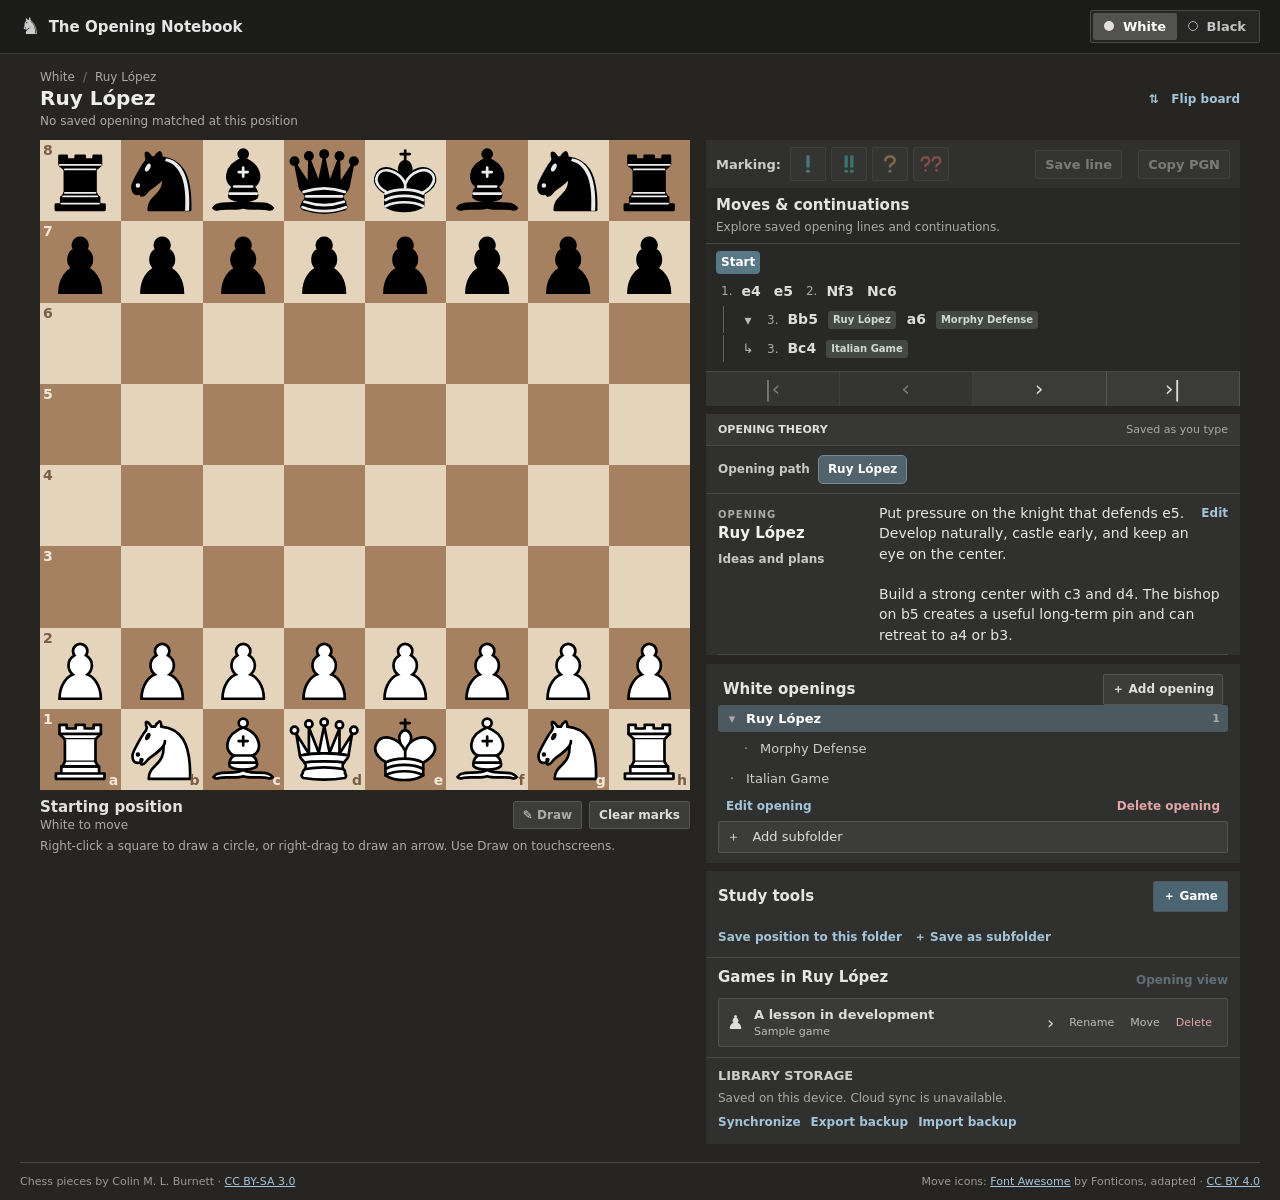
==== index.html @ 8f4fd31b "Allow game renaming and start at initial position" ====
<!doctype html><html lang="en"><head><meta charset="utf-8"><meta name="viewport" content="width=device-width, initial-scale=1"><meta name="theme-color" content="#252b29"><title>The Opening Notebook</title><link rel="stylesheet" href="style.css?v=pieces-5"><link rel="stylesheet" href="study-notes.css?v=notes-15"><link rel="stylesheet" href="move-tree-view.css?v=icons-17"><link rel="stylesheet" href="study-layout.css?v=marks-4"><link rel="stylesheet" href="interface.css?v=board-22"></head>
<body><header class="site-header"><div class="brand"><span class="brand-mark">♞</span><div><strong>The Opening Notebook</strong><small>YOUR CHESS STUDY</small></div></div><div class="header-side"><span>REPERTOIRE</span><div class="side-toggle" aria-label="Choose repertoire"><button id="sideWhite" aria-pressed="true"><span class="side-disc white"></span> White</button><button id="sideBlack" aria-pressed="false"><span class="side-disc black"></span> Black</button></div></div></header>
<main class="app-layout">
<section class="study-main"><div class="study-heading"><div><div class="eyebrow">STUDY BOARD</div><div id="breadcrumbs" class="breadcrumbs"></div><h1 id="boardTitle"></h1><p id="openingStatus" class="opening-status"></p><div id="storageWarning" class="storage-warning" role="alert" hidden><span id="storageWarningText"></span> <button id="downloadOriginal" type="button" class="text-button" hidden>Download original library</button> <button id="downloadOriginalMarks" type="button" class="text-button" hidden>Download original markings</button></div></div><button id="flip" class="text-button" title="Flip board without changing repertoire">⇅ &nbsp; Flip board</button></div><div class="study-grid"><div class="board-column"><div id="boardResultTop" class="board-result-side" hidden></div><div class="board-wrap"><div id="board" class="board" aria-label="Chess board"></div></div><div id="boardResultBottom" class="board-result-side" hidden></div><div class="board-bottom"><div><strong id="positionLabel"></strong><span id="positionSub"></span></div><div class="board-actions"><button id="drawMode" class="tool-button" aria-pressed="false">✎ <span>Draw</span></button><button id="clearMarks" class="tool-button">Clear marks</button></div></div><p class="board-hint">Right-click a square to draw a circle, or right-drag to draw an arrow. Use Draw on touchscreens.</p></div>
<section class="move-explorer" aria-label="Moves and variations"><div class="move-explorer-tools"><div id="moveSymbolControl" class="move-symbol-control" role="group" aria-label="Mark this move"><span>Marking:</span><button type="button" class="mark-symbol symbol-only" data-move-symbol="!" aria-label="Only move" title="Only move" aria-pressed="false" disabled><svg viewBox="0 0 512 512" aria-hidden="true"><!--! Font Awesome Free 6.7.2 by @fontawesome - https://fontawesome.com License - https://fontawesome.com/license/free (Icons: CC BY 4.0, Fonts: SIL OFL 1.1, Code: MIT License) Copyright 2024 Fonticons, Inc. --><path fill="currentColor" transform="translate(176 26) scale(1.25 0.9)" d="M96 64c0-17.7-14.3-32-32-32S32 46.3 32 64l0 256c0 17.7 14.3 32 32 32s32-14.3 32-32L96 64zM64 480a40 40 0 1 0 0-80 40 40 0 1 0 0 80z"/></svg></button><button type="button" class="mark-symbol symbol-brilliant" data-move-symbol="!!" aria-label="Brilliant move" title="Brilliant move" aria-pressed="false" disabled><svg viewBox="0 0 512 512" aria-hidden="true"><!--! Font Awesome Free 6.7.2 by @fontawesome - https://fontawesome.com License - https://fontawesome.com/license/free (Icons: CC BY 4.0, Fonts: SIL OFL 1.1, Code: MIT License) Copyright 2024 Fonticons, Inc. --><path fill="currentColor" transform="translate(110 26) scale(1.25 0.9)" d="M96 64c0-17.7-14.3-32-32-32S32 46.3 32 64l0 256c0 17.7 14.3 32 32 32s32-14.3 32-32L96 64zM64 480a40 40 0 1 0 0-80 40 40 0 1 0 0 80z"/><path fill="currentColor" transform="translate(242 26) scale(1.25 0.9)" d="M96 64c0-17.7-14.3-32-32-32S32 46.3 32 64l0 256c0 17.7 14.3 32 32 32s32-14.3 32-32L96 64zM64 480a40 40 0 1 0 0-80 40 40 0 1 0 0 80z"/></svg></button><button type="button" class="mark-symbol symbol-question" data-move-symbol="?" aria-label="Mistake" title="Mistake" aria-pressed="false" disabled><svg viewBox="0 0 512 512" aria-hidden="true"><!--! Font Awesome Free 6.7.2 by @fontawesome - https://fontawesome.com License - https://fontawesome.com/license/free (Icons: CC BY 4.0, Fonts: SIL OFL 1.1, Code: MIT License) Copyright 2024 Fonticons, Inc. --><path fill="currentColor" transform="translate(104 26) scale(0.95 0.9)" d="M80 160c0-35.3 28.7-64 64-64l32 0c35.3 0 64 28.7 64 64l0 3.6c0 21.8-11.1 42.1-29.4 53.8l-42.2 27.1c-25.2 16.2-40.4 44.1-40.4 74l0 1.4c0 17.7 14.3 32 32 32s32-14.3 32-32l0-1.4c0-8.2 4.2-15.8 11-20.2l42.2-27.1c36.6-23.6 58.8-64.1 58.8-107.7l0-3.6c0-70.7-57.3-128-128-128l-32 0C73.3 32 16 89.3 16 160c0 17.7 14.3 32 32 32s32-14.3 32-32zm80 320a40 40 0 1 0 0-80 40 40 0 1 0 0 80z"/></svg></button><button type="button" class="mark-symbol symbol-blunder" data-move-symbol="??" aria-label="Blunder" title="Blunder" aria-pressed="false" disabled><svg viewBox="0 0 512 512" aria-hidden="true"><!--! Font Awesome Free 6.7.2 by @fontawesome - https://fontawesome.com License - https://fontawesome.com/license/free (Icons: CC BY 4.0, Fonts: SIL OFL 1.1, Code: MIT License) Copyright 2024 Fonticons, Inc. --><path fill="currentColor" transform="translate(0 51.2) scale(0.8 0.8)" d="M80 160c0-35.3 28.7-64 64-64l32 0c35.3 0 64 28.7 64 64l0 3.6c0 21.8-11.1 42.1-29.4 53.8l-42.2 27.1c-25.2 16.2-40.4 44.1-40.4 74l0 1.4c0 17.7 14.3 32 32 32s32-14.3 32-32l0-1.4c0-8.2 4.2-15.8 11-20.2l42.2-27.1c36.6-23.6 58.8-64.1 58.8-107.7l0-3.6c0-70.7-57.3-128-128-128l-32 0C73.3 32 16 89.3 16 160c0 17.7 14.3 32 32 32s32-14.3 32-32zm80 320a40 40 0 1 0 0-80 40 40 0 1 0 0 80z"/><path fill="currentColor" transform="translate(256 51.2) scale(0.8 0.8)" d="M80 160c0-35.3 28.7-64 64-64l32 0c35.3 0 64 28.7 64 64l0 3.6c0 21.8-11.1 42.1-29.4 53.8l-42.2 27.1c-25.2 16.2-40.4 44.1-40.4 74l0 1.4c0 17.7 14.3 32 32 32s32-14.3 32-32l0-1.4c0-8.2 4.2-15.8 11-20.2l42.2-27.1c36.6-23.6 58.8-64.1 58.8-107.7l0-3.6c0-70.7-57.3-128-128-128l-32 0C73.3 32 16 89.3 16 160c0 17.7 14.3 32 32 32s32-14.3 32-32zm80 320a40 40 0 1 0 0-80 40 40 0 1 0 0 80z"/></svg></button></div><button type="button" id="saveOpeningLine" class="save-opening-line" title="Save this opening line without creating a folder">Save line</button><button type="button" id="copyPgn" class="copy-pgn" title="Copy moves through the current position" disabled>Copy PGN</button></div><div id="moveTree" class="move-tree"></div><div class="control-buttons"><button id="first" aria-label="First move">|‹</button><button id="prev" aria-label="Previous move">‹</button><button id="next" aria-label="Next move">›</button><button id="last" aria-label="Last move">›|</button></div><button id="returnGame" class="text-button return-game" hidden>Return to game</button></section><div id="studyNotes" class="study-notes"></div>
<section class="library-area" aria-label="Library and games"><aside class="sidebar"><div class="sidebar-top"><div><div class="eyebrow">YOUR REPERTOIRE</div><h2 id="libraryTitle">White openings</h2></div><button id="addRoot" class="add-opening" title="Create a separate opening">＋ Add opening</button></div><p class="sidebar-description">Choose a line to explore its position.</p><div id="tree" class="tree"></div><div class="folder-actions"><button id="editFolder" class="edit-folder">Edit opening</button><button id="deleteFolder" class="edit-folder danger-link">Delete opening</button></div><button id="addChild" class="add-folder" title="Add a line that continues the selected opening">＋ &nbsp; Add subfolder</button><div class="sidebar-help">Folders follow the moves of their parent. Your White and Black repertoires are separate.</div></aside>
<aside class="analysis-panel"><div class="panel-top"><div><div class="eyebrow">YOUR LIBRARY</div><strong>Study tools</strong></div><button id="addGame" class="small-button">＋ Game</button></div><div class="line-tools"><button id="saveLine" class="text-button">Save position to this folder</button><button id="addBranch" class="text-button">＋ Save as subfolder</button></div><div class="games-section"><div class="section-header"><div><div class="eyebrow">GAME JOURNAL</div><h3 id="gamesHeading">Games in this folder</h3></div><button id="openingView" class="text-button">Opening view</button></div><div id="games" class="game-list"></div></div><section class="sync-section"><div class="eyebrow">LIBRARY STORAGE</div><p id="syncStatus" class="sync-status">Saved on this device</p><div class="sync-actions"><button id="syncNow" class="text-button">Synchronize</button><button id="useCloud" class="text-button" hidden>Use cloud copy</button><button id="useLocal" class="text-button" hidden>Upload this device</button><button id="exportData" class="text-button">Export backup</button><button id="importData" class="text-button">Import backup</button><button id="restoreData" class="text-button" hidden>Restore previous copy</button><input id="importFile" type="file" accept="application/json,.json" hidden></div></section></aside></section></div><footer><span>Chess pieces by Colin M. L. Burnett · <a href="https://creativecommons.org/licenses/by-sa/3.0/" target="_blank" rel="noopener">CC BY-SA 3.0</a></span><span>Move icons: <a href="https://fontawesome.com/" target="_blank" rel="noopener">Font Awesome</a> by Fonticons, adapted · <a href="https://creativecommons.org/licenses/by/4.0/" target="_blank" rel="noopener">CC BY 4.0</a></span></footer></section></main>
<dialog id="modal"><div class="modal-head"><div><div class="eyebrow">YOUR LIBRARY</div><h2 id="modalTitle"></h2></div><button id="closeModal" class="icon-button" aria-label="Close">×</button></div><form id="modalForm"></form></dialog><div id="toast" role="status"></div><script type="module" src="app.js?v=game-title-26"></script></body></html>
---- style.css ----
:root{font-family:'DM Sans',system-ui,sans-serif;color:#d9ded8;background:#202623;font-size:16px;--muted:#96a198;--panel:#303834;--border:#46524a;--accent:#9ab99b}*{box-sizing:border-box}body{margin:0;min-width:320px}button,input,textarea{font:inherit}button{cursor:pointer}button:disabled{opacity:.42;cursor:not-allowed}button:focus-visible,textarea:focus-visible,input:focus-visible{outline:3px solid #c4d8a1;outline-offset:2px}h1,h2,h3,p{margin:0}button{color:inherit}.site-header{height:68px;background:#202622;border-bottom:1px solid #435047;display:flex;align-items:center;justify-content:space-between;padding:0 30px;gap:20px}.brand{display:flex;align-items:center;gap:12px}.brand-mark{font-size:29px;color:#d4dfcf;line-height:1}.brand strong{display:block;font-size:15px;letter-spacing:-.01em}.brand small{display:block;color:#8e9f91;font-size:9px;letter-spacing:.18em;margin-top:3px;font-weight:700}.header-side{display:flex;align-items:center;gap:14px}.header-side>span,.eyebrow{font-size:10px;letter-spacing:.14em;font-weight:700;color:#96aa99}.side-toggle{display:flex;background:#151c18;border:1px solid #46544a;border-radius:7px;padding:3px}.side-toggle button{border:0;border-radius:4px;background:transparent;color:#a6b1a8;padding:8px 13px;font-size:13px;font-weight:700}.side-toggle button[aria-pressed=true]{background:#546c57;color:white}.side-disc{display:inline-block;height:10px;width:10px;border-radius:50%;background:#eee9d9;margin-right:4px}.side-disc.black{background:#222;border:1px solid #aebbb0}.app-layout{display:grid;grid-template-columns:255px minmax(0,1fr);min-height:calc(100vh - 68px)}.sidebar{background:#252d28;border-right:1px solid #414e44;padding:28px 16px;display:flex;flex-direction:column}.sidebar-top{display:flex;align-items:center;justify-content:space-between;padding:0 7px}.sidebar h2{font-size:18px;font-weight:700;margin-top:7px;color:#f1f2e9}.icon-button{border:0;background:none;color:#aebeb0;font-size:24px;line-height:1}.sidebar-description{font-size:12px;color:#91a095;line-height:1.5;margin:12px 7px 22px}.tree{display:flex;flex-direction:column;gap:3px}.tree-row{padding-left:calc(var(--depth) * 14px)}.tree-item{width:100%;display:flex;align-items:center;gap:8px;border:0;border-radius:5px;background:transparent;text-align:left;color:#b4c0b6;padding:10px 8px;font-size:13px}.tree-item:hover{background:#344239}.tree-item.active{background:#526c55;color:#fff;font-weight:700}.folder-icon{width:12px;text-align:center;color:#b8cbb9}.folder-name{overflow:hidden;text-overflow:ellipsis;white-space:nowrap}.tree-count{margin-left:auto;color:#afc4b2;font-size:11px}.empty-tree,.empty-state{color:#98a69b;font-size:13px;line-height:1.55}.add-folder{background:transparent;border:1px solid #526358;border-radius:6px;color:#bdcdbf;padding:11px 12px;margin-top:20px;text-align:left;font-size:13px}.sidebar-help{border-top:1px solid #405046;color:#84968a;font-size:12px;line-height:1.6;margin:30px 7px 0;padding-top:18px}.study-main{padding:26px clamp(20px,3vw,48px) 0;min-width:0}.study-heading{display:flex;justify-content:space-between;align-items:end;gap:16px;max-width:1450px;margin:0 auto 20px}.study-heading h1{font-family:'DM Serif Display',Georgia,serif;font-size:30px;font-weight:400;line-height:1.15;color:#f1f1e8;margin-top:7px}.breadcrumbs{display:flex;gap:8px;flex-wrap:wrap;font-size:12px;color:#a9baab;margin-top:8px}.crumb-sep{color:#62776a}.text-button{padding:5px 0;background:none;border:0;color:#a6c3a4;font-size:12px;font-weight:700;text-align:left}.text-button:hover{color:#e1f1d8}.study-grid{display:grid;grid-template-columns:minmax(360px,650px) minmax(330px,440px);gap:24px;align-items:start;max-width:1450px;margin:0 auto}.board-column{min-width:0}.board-wrap{width:100%;aspect-ratio:1;position:relative;box-shadow:0 8px 30px #0004}.board{display:grid;grid-template-columns:repeat(8,minmax(0,1fr));grid-template-rows:repeat(8,minmax(0,1fr));width:100%;height:100%;aspect-ratio:1}.square{display:grid;place-items:center;position:relative;min-width:0;min-height:0;width:100%;height:100%;padding:0;border:0;border-radius:0;overflow:hidden;user-select:none}.square.light{background:#e9e8d7}.square.dark{background:#77967d}.square.light.last-move{background:#cdd697}.square.dark.last-move{background:#a6b76d}.square.selected{box-shadow:inset 0 0 0 4px #e3c86b}.square.legal:after{content:'';width:25%;height:25%;border-radius:50%;position:absolute;background:#223e2f55;z-index:2;pointer-events:none}.piece{display:block;width:94%;height:94%;z-index:1;pointer-events:none}.piece svg{display:block;width:100%;height:100%}.coord{position:absolute;font-weight:700;font-size:clamp(9px,1vw,12px);line-height:1;z-index:3;pointer-events:none}.coord.rank{top:5px;left:5px}.coord.file{bottom:4px;right:5px}.light .coord{color:#718a70}.dark .coord{color:#edf1df}.board-bottom{display:flex;align-items:center;justify-content:space-between;gap:10px;margin-top:14px}.board-bottom strong{display:block;font-size:15px;color:#eaf0e6}.board-bottom span{display:block;font-size:12px;color:#a0afa2;margin-top:4px}.board-actions{display:flex;gap:7px}.tool-button,.small-button{border:1px solid #55665a;border-radius:5px;background:#35443a;padding:8px 10px;color:#d4e0d3;font-size:12px;font-weight:700}.tool-button span{display:inline;color:inherit;font-size:inherit;margin:0}.tool-button.active{background:#7b9a72;color:#fff}.board-hint{font-size:12px;color:#9aa89c;line-height:1.5;margin-top:12px}.analysis-panel{background:#303934;border:1px solid #48574c;border-radius:7px;overflow:hidden;min-width:0}.panel-top{display:flex;align-items:center;justify-content:space-between;padding:18px 19px 12px}.panel-top strong{display:block;font-size:15px;color:#f1f3eb;margin-top:6px}.small-button{background:#4b6551;color:white}.move-list{min-height:76px;max-height:180px;overflow:auto;padding:10px 17px;display:flex;align-content:flex-start;flex-wrap:wrap;gap:3px;background:#262e29}.move-row{display:flex;align-items:center;gap:1px}.move-number{font-size:12px;color:#84998a;min-width:25px}.move{border:0;background:transparent;border-radius:4px;padding:7px;color:#d6dfd4;font-size:13px}.move:hover{background:#42554a}.move.current{background:#718b70;color:white;font-weight:700}.empty-moves{font-size:13px;color:#90a093;line-height:1.5}.control-buttons{display:grid;grid-template-columns:repeat(4,1fr);border-bottom:1px solid #48564c}.control-buttons button{background:#39483d;border:0;border-right:1px solid #536357;padding:9px;color:#e0e9dd;font-size:22px;line-height:1}.control-buttons button:hover:not(:disabled){background:#4b6150}.line-tools{display:flex;flex-wrap:wrap;gap:18px;padding:10px 19px;border-bottom:1px solid #4a584e}.games-section,.notes-section{padding:19px;border-bottom:1px solid #4a584e}.section-header{display:flex;align-items:start;justify-content:space-between;gap:10px;margin-bottom:13px}.section-header h3{font-size:15px;color:#f1f2ea;margin-top:6px}.game-list{display:flex;flex-direction:column;gap:5px}.game-item{display:flex;align-items:center;gap:10px;width:100%;border:1px solid #506056;border-radius:5px;background:#39473d;color:#e0e9de;text-align:left;padding:10px}.game-item.active{background:#4e6852;border-color:#77947b}.game-piece{font-size:22px}.game-item strong,.game-item small{display:block}.game-item strong{font-size:13px}.game-item small{color:#abbcaf;font-size:11px;margin-top:3px}.chevron{margin-left:auto;font-size:18px}.note-symbol{font-size:18px;color:#9bb79b}.notes-section label,dialog label{display:block;font-size:12px;font-weight:700;color:#bacab9;margin:13px 0 7px}.notes-section label span,dialog label span{font-weight:400;color:#8ea392;margin-left:4px}.notes-section textarea{display:block;width:100%;resize:vertical;border:1px solid #536359;border-radius:5px;background:#252e28;color:#e6ede2;padding:11px 12px;font-size:14px;line-height:1.5;min-height:95px}.notes-section textarea::placeholder{color:#829487}.notes-section.theory textarea{min-height:116px}.notes-section.game-notes textarea{min-height:76px}.notes-section.game-notes{border-bottom:0}footer{display:flex;justify-content:space-between;gap:15px;max-width:1450px;margin:28px auto 0;padding:18px 0;border-top:1px solid #405046;color:#829589;font-size:11px}footer a{color:#9db59e}dialog{width:min(92vw,500px);background:#303a33;color:#e5eee3;border:1px solid #596c5c;border-radius:8px;padding:24px;box-shadow:0 20px 70px #0009}dialog::backdrop{background:#101510b8}.modal-head{display:flex;justify-content:space-between}.modal-head h2{font-family:'DM Serif Display',Georgia,serif;font-size:27px;font-weight:400;margin-top:6px}.form-copy,.form-hint{color:#aebeb1;font-size:13px;line-height:1.55;margin-top:16px}dialog input,dialog textarea{display:block;width:100%;margin-top:7px;background:#202923;color:#eef4eb;border:1px solid #607064;border-radius:5px;padding:11px;line-height:1.5}dialog textarea{min-height:95px;resize:vertical}.form-actions{display:flex;justify-content:flex-end;gap:8px;margin-top:20px}.button{border:1px solid #607563;border-radius:5px;padding:10px 15px;font-weight:700;font-size:13px}.button.primary{background:#6d8e70;color:white}.button.secondary{background:transparent;color:#d2ded1}#toast{position:fixed;left:50%;bottom:25px;transform:translate(-50%,20px);opacity:0;pointer-events:none;background:#eef4e8;color:#263a2b;padding:12px 16px;border-radius:5px;font-size:13px;box-shadow:0 6px 25px #0005;transition:.2s;z-index:30;max-width:90vw}#toast.show{opacity:1;transform:translate(-50%,0)}
@media(max-width:1100px){.app-layout{grid-template-columns:205px minmax(0,1fr)}.study-grid{grid-template-columns:minmax(300px,1fr) minmax(300px,.8fr);gap:16px}.study-main{padding-left:20px;padding-right:20px}.site-header{padding:0 20px}}
@media(max-width:830px){.app-layout{display:block}.sidebar{border-right:0;border-bottom:1px solid #435047;padding:16px 18px}.sidebar-top{padding:0}.sidebar h2{font-size:15px;margin-top:4px}.sidebar-description,.sidebar-help{display:none}.tree{flex-direction:row;overflow-x:auto;margin:12px 0 0;padding-bottom:3px;align-items:center}.tree-row{padding-left:0}.tree-item{white-space:nowrap;width:auto}.tree-row[style*="--depth:1"] .tree-item:before,.tree-row[style*="--depth:2"] .tree-item:before{content:'↳';color:#a8bca9}.add-folder{margin-top:10px;align-self:flex-start;padding:8px 11px}.study-grid{grid-template-columns:minmax(0,1fr);max-width:650px}.study-heading{max-width:650px}.analysis-panel{width:100%}.study-main{padding:22px 16px 0}.board-hint{margin-bottom:3px}footer{max-width:650px}}
@media(max-width:500px){.site-header{height:auto;min-height:66px;padding:10px 14px}.brand strong{font-size:13px}.brand-mark{font-size:25px}.brand small{font-size:8px}.header-side>span{display:none}.side-toggle button{padding:8px;font-size:12px}.study-heading h1{font-size:25px}.study-heading .text-button{white-space:nowrap}.board-bottom{align-items:start}.board-actions{gap:4px}.tool-button{padding:8px;font-size:11px}.coord{font-size:10px}.coord.rank{top:3px;left:4px}.coord.file{bottom:3px;right:4px}footer{flex-direction:column}.section-header h3{font-size:15px}}
.moving-piece{position:absolute;width:12.5%;height:12.5%;display:grid;place-items:center;pointer-events:none;z-index:4;will-change:transform}
.board{touch-action:none}.edit-folder{background:none;border:0;color:#a6c3a4;text-align:left;padding:11px 8px 0;font-size:12px;font-weight:700}.opening-status{font-size:12px;color:#9cac9d;margin-top:6px}.notes-section textarea#note{min-height:220px}.note-context,.note-saved,.sync-status{font-size:12px;color:#a1b1a3;line-height:1.5}.note-context{margin-bottom:10px}.note-saved{margin-top:8px}.sync-section{padding:18px 19px}.sync-status{margin-top:6px}.sync-actions{display:flex;gap:14px;flex-wrap:wrap;margin-top:8px}
.sync-modal-actions{flex-wrap:wrap}
.folder-actions{display:flex;justify-content:space-between;gap:8px}.danger-link,.game-action.danger{color:#e6a098}.game-entry{display:grid;grid-template-columns:minmax(0,1fr) auto;align-items:center;border:1px solid #506056;border-radius:5px;background:#39473d}.game-entry.active{border-color:#77947b;background:#4e6852}.game-entry .game-item{border:0;background:transparent;min-width:0}.game-entry-actions{display:flex;gap:2px;padding-right:8px}.game-action{border:0;background:transparent;color:#bed0bf;font-size:11px;padding:7px}.game-action:hover{text-decoration:underline}.form-copy strong{color:#e7efe3}
dialog select{display:block;width:100%;margin-top:7px;background:#202923;color:#eef4eb;border:1px solid #607064;border-radius:5px;padding:11px;font:inherit}
.move-explorer{margin:16px 0 20px;background:#303934;border:1px solid #48574c;border-radius:7px;overflow:hidden}.move-explorer-header{padding:17px 18px 12px;display:flex;justify-content:space-between;align-items:end;gap:12px}.move-explorer-header h2{font-size:16px;color:#eef2e9;margin:6px 0 0}.move-line-title{font-size:12px;color:#afc0b1;text-align:right}.move-explorer .control-buttons{border-top:1px solid #48564c;border-bottom:0}.return-game{margin:10px 18px 13px}
.move-explorer .move-tree{margin:0;border:0;border-radius:0;box-shadow:none}
.storage-warning{margin-top:12px;max-width:700px;background:#422c28;color:#ffd7cb;border:1px solid #96635b;border-radius:6px;padding:10px 12px;font-size:13px;line-height:1.5}.storage-warning[hidden]{display:none}.storage-warning .text-button{color:#ffe2ca;margin-left:6px}

.board.is-analysis .square.light{background:#f6f7f4}
.board.is-analysis .square.dark{background:#c9ddce}
.board.is-analysis .square.light.last-move{background:#e5f1de}
.board.is-analysis .square.dark.last-move{background:#bcd9bb}
.board.is-analysis .square.dark .coord{color:#405b46}

.move-symbol-control{display:flex;align-items:center;gap:10px;margin-top:14px;color:#d1ddd2;font-size:13px;font-weight:600}.move-symbol-control select{max-width:100%;background:#303b34;color:#e8f0e8;border:1px solid #607366;border-radius:5px;padding:7px 9px;font:inherit}.move-symbol-control select:disabled{opacity:.55}.move-symbol-control select:focus-visible{outline:3px solid #b6d4a9;outline-offset:2px}

/* A quiet, compact workspace for studying. */
:root{font-family:system-ui,-apple-system,BlinkMacSystemFont,"Segoe UI",sans-serif;color:#dededb;background:#262725;--muted:#aaa;--panel:#30312f;--border:#494b47;--accent:#a5bb9b}
.site-header{height:56px;padding:0 24px;background:#222320;border-color:#3d3f3b}
.brand{gap:9px}.brand-mark{font-size:24px;color:#c5c9c1}.brand strong{font-size:15px}.brand small,.eyebrow,.header-side>span{display:none}.sync-section .eyebrow{display:block;font-size:12px;letter-spacing:0;color:#c4c9c5}
.side-toggle{background:#292a28;border-color:#484b46;border-radius:3px;padding:2px}.side-toggle button{padding:6px 11px;border-radius:2px}.side-toggle button[aria-pressed=true]{background:#566450}
.study-main{padding-top:18px}.study-heading{margin-bottom:14px;align-items:center}.study-heading h1{font-family:inherit;font-size:22px;font-weight:600;margin-top:2px;color:#eceeeb}.breadcrumbs{margin-top:0}.opening-status{margin-top:4px}
.text-button,.edit-folder{color:#b6c9ad}.text-button:hover{color:#e1eadc}
.board-wrap{box-shadow:none}.square.light{background:#e1e3d7}.square.dark{background:#80967d}
.board-bottom{margin-top:8px}.board-bottom span{margin-top:2px}.board-hint{margin-top:7px;line-height:1.4}
.tool-button,.small-button,.add-folder,.button{border-radius:3px}.tool-button,.small-button{padding:6px 9px;background:#3a4039;border-color:#555c53}.small-button{background:#566b51}
.analysis-panel,.move-explorer{background:#30312f;border-color:#474a45;border-radius:3px}.panel-top{padding:12px 14px 8px}.panel-top strong{margin-top:0}.line-tools{padding:7px 14px;gap:12px;border-color:#474a45}.games-section,.notes-section{padding:12px 14px;border-color:#474a45}.section-header{margin-bottom:8px}.section-header h3{margin-top:0}.sync-section{padding:12px 14px}.sync-actions{gap:10px;margin-top:4px}
.sidebar h2{margin-top:0;font-size:16px}.sidebar-description{margin-bottom:12px}.tree-item{padding:7px 8px;border-radius:3px}.tree-item.active{background:#53674f}.add-folder{margin-top:12px;padding:8px 10px}.sidebar-help{margin-top:16px;padding-top:12px;line-height:1.4}
.game-entry{border-color:#4b5149;border-radius:3px;background:#393d38}.game-entry.active{background:#50634c}.game-item{padding:8px}.game-item.active{background:#50634c}.game-piece{font-size:19px}
.move-explorer{margin:10px 0 12px}.move-symbol-control{margin:0;padding:8px 12px;gap:8px}.move-symbol-control select{padding:5px 7px;border-radius:3px;background:#30332f}.control-buttons button{padding:6px;background:#3b403a}.return-game{margin:7px 12px}
footer{margin-top:18px;padding:12px 0;border-color:#3f423e}
dialog{border-radius:3px;background:#30312f}.modal-head h2{font-family:inherit;font-weight:600;font-size:21px}
@media(max-width:830px){.study-main{padding-top:16px}.site-header{padding:0 16px}}
@media(max-width:500px){.site-header{min-height:56px;padding:8px 12px}.study-heading h1{font-size:20px}.board-bottom{gap:6px}.tool-button{font-size:12px}}
---- study-notes.css ----
.study-notes{min-width:0;color:#e5e7e5;background:#272b29;border:1px solid #414743;border-radius:7px;overflow:hidden}
.study-notes-bar{display:flex;justify-content:space-between;align-items:center;gap:10px;padding:9px 12px;border-bottom:1px solid #414743;color:#c4c9c5;font-size:11px;font-weight:700;letter-spacing:.05em}
.study-autosave{color:#959d98;font-size:11px;font-weight:400;letter-spacing:0}
.study-path-area{padding:9px 12px;border-bottom:1px solid #414743;display:flex;align-items:center;gap:8px;flex-wrap:wrap}
.study-field-label{color:#aeb5b0;font-size:12px;font-weight:700;line-height:1.4}
.study-path-toggles{display:flex;flex-wrap:wrap;gap:6px}
.study-path-toggle{border:1px solid #555d58;background:#2d322f;color:#aeb6b0;border-radius:5px;padding:6px 9px;font-size:12px;font-weight:600;line-height:1.25;text-align:left}
.study-path-toggle.is-on{background:#505754;border-color:#727a75;color:#f5f6f4}.study-path-toggle:hover{border-color:#aeb6b0}
.study-cards{display:grid;gap:0;padding:0 12px}.study-opening-card,.study-game-card{padding:10px 0;border-bottom:1px solid #414743}
.study-card-heading{display:flex;align-items:center;justify-content:space-between;gap:10px;margin-bottom:8px}.study-card-heading h3{font-size:15px;font-weight:700;color:#f1f2f0;margin:2px 0 0;line-height:1.3}
.study-level,.study-card-current{font-size:10px;letter-spacing:.1em;font-weight:700;color:#959d98;line-height:1.4}.study-card-current{white-space:nowrap}
.study-note-section+.study-note-section{margin-top:9px}.study-note-label-row{display:flex;align-items:center;justify-content:space-between;gap:8px;margin-bottom:3px}
.study-note-text{color:#e3e7e3;font-size:14px;line-height:1.45;white-space:pre-wrap;overflow-wrap:anywhere}.study-note-text.is-empty{color:#929a94;font-size:13px;font-style:italic}
.study-edit,.study-link{border:0;background:transparent;color:#c2cbc5;font-size:12px;font-weight:700;padding:3px 0}.study-edit:hover,.study-link:hover{text-decoration:underline;color:#fff}
.study-notes textarea.study-editor{display:block;width:100%;resize:vertical;background:#1d201f;color:#f2f4f1;border:1px solid #6a746d;border-radius:5px;padding:9px 10px;font-family:inherit;font-size:15px;line-height:1.55;min-height:72px}.study-notes textarea.study-editor::placeholder{color:#929a94}.study-notes textarea:focus-visible,.study-notes button:focus-visible{outline:3px solid #b2bfb5;outline-offset:2px}
.study-blunders-header{display:flex;justify-content:space-between;align-items:center;gap:10px;margin-top:14px;padding-top:12px;border-top:1px solid #3a403c}.study-blunders-header h4{color:#e0b1ac;font-size:13px;margin:0}.study-add-warning{border:1px solid #815f5b;background:#352b2a;color:#f1b4ae;border-radius:5px;padding:6px 8px;font-size:12px;font-weight:700;white-space:nowrap}.study-add-warning:hover{background:#493432}
.study-blunder{margin-top:9px;padding:11px 12px;background:#342b2a;border:1px solid #704d49;border-left:3px solid #e07870;border-radius:5px}.study-blunder-heading{display:flex;justify-content:space-between;gap:8px;margin-bottom:9px}.study-blunder-badge{color:#ffaaa1;font-size:10px;letter-spacing:.09em;font-weight:800}.study-blunder-move{font-size:12px;color:#edc0ba;font-weight:700}.study-blunder .study-field-label{color:#d7bbb7}.study-blunder .study-note-text{color:#f4e2df}.study-blunder textarea.study-editor{background:#251f1e;border-color:#946963}.study-warning-actions{display:flex;justify-content:space-between;gap:10px;margin-top:8px}.study-warning-actions .study-link{color:#e1aca5}.study-link:disabled{color:#8e7c79;cursor:not-allowed;text-decoration:none}.study-remove{color:#bd9792}.confirming .study-remove{color:#ffc2b7}
.study-empty{font-size:12px;color:#949d96;line-height:1.45;margin:6px 0 0}.study-no-opening{padding:10px 12px}.study-game-section{padding:0 12px}.study-game-card{border-bottom:0}.study-game-card .study-note-section+.study-note-section{padding-top:9px;border-top:1px solid #3a403c}
@media(max-width:500px){.study-notes-bar{padding:11px 12px}.study-path-area{padding:10px 12px}.study-cards,.study-game-section{padding-left:12px;padding-right:12px}.study-card-heading h3{font-size:14px}.study-note-text{font-size:14px}.study-blunders-header{align-items:start;flex-wrap:wrap}}
.study-notes{background:#2c2e2b;border-color:#474a45;border-radius:3px}
/* Empty game notes need only their label and Add note action. */
.study-game-card .study-note-text.is-empty{display:none}
.study-game-card .study-level{display:none}
.study-game-card .study-card-heading h3{margin:0;overflow-wrap:anywhere}
.study-game-card .study-card-current{white-space:normal;text-align:right}
.study-game-card .study-note-label-row{margin:0}
.study-game-card .study-note-text:not(.is-empty),.study-game-card .study-editor{margin-top:4px}
@container (min-width: 390px){
  .study-game-card{display:grid;grid-template-columns:repeat(2,minmax(0,1fr));gap:8px 16px}
  .study-game-card .study-card-heading{grid-column:1/-1;margin-bottom:0}
  .study-game-card .study-note-section{min-width:0}
  .study-game-card .study-note-section+.study-note-section{margin:0;padding:0 0 0 12px;border-top:0;border-left:1px solid #454745}
}
/* Compact opening rows: identity on the left, editable note on the right. */
.study-opening-card{display:grid;grid-template-columns:minmax(100px,30%) minmax(0,1fr);gap:8px 8px;align-items:start;padding:9px 0}
.study-opening-info,.study-opening-note{min-width:0}
.study-opening-info h3{font-size:15px;line-height:1.3;overflow-wrap:anywhere;margin:2px 0 4px;color:#f1f2f0}
.study-opening-note .study-edit{float:right;margin:0 0 3px 8px}
.study-opening-note .study-note-text{min-width:0;overflow-wrap:anywhere}
.study-opening-note textarea.study-editor{clear:both;min-height:64px}
@container (max-width: 280px){.study-opening-card{grid-template-columns:minmax(0,1fr);gap:5px}.study-opening-note .study-edit{float:right}}
---- move-tree-view.css ----
.move-tree{margin-top:18px;border:1px solid #4b5b50;border-radius:8px;background:#2c3530;color:#e6ede5;overflow:hidden;box-shadow:0 5px 20px #101b132c}
.move-tree-heading{display:flex;align-items:start;justify-content:space-between;gap:12px;padding:10px 12px;border-bottom:1px solid #45554a}
.move-tree-overline{display:block;font-size:10px;line-height:1.3;letter-spacing:.13em;font-weight:700;color:#9bb69f}
.move-tree-heading h2{font-family:inherit;font-size:15px;font-weight:700;line-height:1.3;color:#f2f4ec;margin:3px 0}
.move-tree-heading p{font-size:12px;line-height:1.4;color:#9fafa1;margin:0}
.move-tree-legend{flex:none;font-size:11px;line-height:1.4;color:#aab9ac;white-space:nowrap;margin-top:3px}
.move-tree-legend span,.move-tree-blunder{color:#ef8680;font-weight:800;letter-spacing:-.04em}
.move-tree-content{padding:9px 12px;max-height:310px;overflow:auto}
.move-tree-line{display:flex;align-items:flex-start;gap:4px;margin:2px 0;padding-left:calc(var(--branch-depth, 0) * 14px)}
.move-tree-line.is-variation{border-left:1px solid #52675a;margin-left:7px}
.move-tree-sequence{display:flex;flex-wrap:wrap;align-items:center;gap:2px 3px;min-width:0;line-height:1.7}
.move-tree-token{display:inline-flex;align-items:center;gap:2px;max-width:100%}
.move-tree-number{font-size:12px;line-height:1;color:#91a395;margin:0 2px 0 5px;white-space:nowrap}
.move-tree-move{border:0;border-radius:4px;background:transparent;color:#e2e9de;font-size:14px;font-weight:600;line-height:1.3;padding:4px 5px;white-space:nowrap}
.move-tree-move:hover{background:#44594a}.move-tree-move.is-current{background:#769371;color:#fff}.move-tree-move:focus-visible,.move-tree-disclosure:focus-visible{outline:3px solid #b6d4a9;outline-offset:2px}
.move-tree-blunder{font-size:12px;margin-left:3px;color:#ff7770}.move-tree-folder{display:inline-block;max-width:160px;overflow:hidden;text-overflow:ellipsis;white-space:nowrap;background:#415649;color:#c6dbc7;border-radius:3px;padding:2px 5px;font-size:10px;font-weight:700;line-height:1.4;margin:0 3px}
.move-tree-disclosure{flex:none;border:0;background:transparent;color:#b7c7b9;width:20px;height:27px;line-height:1;padding:0;font-size:14px}.move-tree-branch-mark{flex:none;width:20px;text-align:center;color:#83998a;font-size:13px;line-height:27px}
.move-tree-empty{color:#a5b3a7;font-size:13px;line-height:1.4;margin:0;padding:8px 12px}.move-tree-content .move-tree-empty{padding:4px 0}
@media(max-width:500px){.move-tree-heading{padding:10px 12px;gap:8px}.move-tree-heading h2{font-size:15px}.move-tree-legend{font-size:10px;white-space:normal;text-align:right;max-width:85px}.move-tree-content{padding:8px 10px}.move-tree-line{padding-left:calc(var(--branch-depth,0) * 8px)}.move-tree-folder{max-width:105px}}
.move-tree-start-row{margin:0 0 4px}.move-tree-start{font-size:12px;color:#a9b9ac}
.move-tree-move.is-analysis{opacity:.48}

.move-tree-symbol{font-weight:800;margin-left:3px}.move-tree-symbol.symbol-question{color:#f4b56b}.move-tree-symbol.symbol-only{color:#76cfee}.move-tree-symbol.symbol-brilliant{color:#45d0c6}.move-tree-symbol.symbol-blunder{color:#ff7770}
/* The badge sits above the drawing overlay and never intercepts board input. */
.board-move-symbol{position:absolute;z-index:6;transform:translate(-70%,-25%);display:grid;place-items:center;width:clamp(24px,3.4vw,34px);height:clamp(24px,3.4vw,34px);padding:0;border-radius:50%;font:700 clamp(14px,1.8vw,18px)/1 system-ui,sans-serif;color:#182022;border:0;box-shadow:0 1px 3px #0008;pointer-events:none}
.board-move-symbol[data-edge-right="true"]{transform:translate(-100%,-25%)}
.board-move-symbol[data-edge-top="true"]{transform:translate(-70%,0)}
.board-move-symbol[data-edge-right="true"][data-edge-top="true"]{transform:translate(-100%,0)}
.board-move-symbol.symbol-only{background:#7ac2e7;color:#fff}.board-move-symbol.symbol-brilliant{background:#1baca6;color:#fff}.board-move-symbol.symbol-question{background:#f5b45b}.board-move-symbol.symbol-blunder{background:#c83d37;color:#fff}

/* A display-only tint sits below pieces and coordinates, independent of drawn marks. */
.square[data-move-symbol-tone]::before{content:"";position:absolute;inset:0;z-index:0;pointer-events:none}
.square[data-move-symbol-tone="only"]::before{background:rgba(110,196,239,.48)}
.square[data-move-symbol-tone="brilliant"]::before{background:rgba(110,235,213,.60)}
.square[data-move-symbol-tone="question"]::before{background:rgba(255,190,96,.48)}
.square[data-move-symbol-tone="blunder"]::before{background:rgba(200,61,55,.42)}

.board-move-symbol svg{display:block;width:90%;height:90%;overflow:visible}.board-move-symbol.symbol-brilliant svg,.board-move-symbol.symbol-blunder svg{filter:drop-shadow(0 1px 1px #0008)}

.move-tree-symbol{font-family:Georgia,serif}

.move-tree-symbol svg,.move-tree-blunder svg{display:inline-block;width:1em;height:1em;vertical-align:-.1em;overflow:visible}
---- study-layout.css ----
/* Board and notes are the main study workspace; the library sits underneath. */
.app-layout{display:block;min-height:calc(100vh - 68px)}
.study-main{max-width:1270px;margin:0 auto}
.study-heading{max-width:1174px}
.study-grid{max-width:1174px;grid-template-columns:minmax(0,650px) minmax(300px,500px);grid-template-areas:"board notes" "board library";grid-template-rows:min-content 1fr;gap:12px 20px;align-items:start}
.board-column{grid-area:board;min-width:0}
#studyNotes.study-notes{grid-area:notes;width:100%;min-width:0;max-height:calc(100vh - 36px);overflow-y:auto;overscroll-behavior:contain;scrollbar-color:#707a73 #272b29;scrollbar-width:thin}
.library-area{grid-area:library;min-width:0;display:grid;grid-template-columns:minmax(190px,.82fr) minmax(0,1.18fr);align-items:start;gap:14px}
.library-area .sidebar{min-width:0;background:#252d28;border:1px solid #414e44;border-radius:7px;padding:20px 13px}
.library-area .sidebar-top{padding:0 5px}
.library-area .sidebar-description{margin:9px 5px 14px}
.library-area .sidebar-help{margin:20px 5px 0;padding-top:14px}
.library-area .analysis-panel{width:100%;min-width:0}
.library-area .game-item strong{overflow-wrap:anywhere}
.library-area .game-entry-actions{flex-wrap:wrap;justify-content:flex-end}
@media(max-width:1100px){.study-grid{grid-template-columns:minmax(0,1.15fr) minmax(290px,.85fr);gap:12px 16px}.library-area{grid-template-columns:minmax(0,1fr);gap:10px}}
@media(max-width:830px){.study-grid{max-width:650px;grid-template-columns:minmax(0,1fr);grid-template-areas:"board" "notes" "library";grid-template-rows:auto;gap:14px}.study-heading{max-width:650px}#studyNotes.study-notes{position:static;max-height:none;overflow:visible;overscroll-behavior:auto}.library-area{grid-template-columns:minmax(0,1fr);gap:10px}.library-area .sidebar{padding:16px 18px}.library-area .sidebar-description,.library-area .sidebar-help{display:none}.library-area .tree{display:flex;flex-direction:column;align-items:stretch;overflow:visible;margin:12px 0 0}.library-area .tree-row{padding-left:calc(var(--depth) * 14px)}.library-area .tree-item{width:100%;white-space:normal}.library-area .tree-row[style*="--depth:1"] .tree-item:before,.library-area .tree-row[style*="--depth:2"] .tree-item:before{content:none}.library-area .add-folder{align-self:stretch}}
/* Match the compact, flat workspace panels. */
.app-layout{min-height:calc(100vh - 56px)}
.library-area .sidebar{background:#292b28;border-color:#474a45;border-radius:3px;padding:12px}
.library-area .sidebar-description{margin:7px 5px 10px}
.library-area .sidebar-help{margin:14px 5px 0;padding-top:10px}
@media(max-width:830px){.library-area .sidebar{padding:12px}}
/* Keep notes and library in the page flow, without an inner scrolling panel. */
#studyNotes.study-notes{max-height:none;overflow:visible;overscroll-behavior:auto;container-type:inline-size}
---- interface.css ----
/* A plain study workspace with a classic board and neutral controls. */
:root{font-family:system-ui,-apple-system,BlinkMacSystemFont,"Segoe UI",sans-serif;color:#dedede;background:#262522;--muted:#aaa;--panel:#30302e;--border:#484845;--accent:#9abbd1}
.site-header{height:54px;background:#1c1c1b;border-color:#3b3b39;padding:0 20px}
.brand{gap:8px}.brand-mark{font-size:23px;color:#ccc}.brand strong{font:600 15px system-ui,sans-serif;color:#e5e5e5;letter-spacing:0}.brand small,.eyebrow,.header-side>span{display:none}
.side-toggle{background:#262625;border:1px solid #494947;border-radius:2px}.side-toggle button{color:#c4c4c4;padding:6px 11px;border-radius:2px}.side-toggle button[aria-pressed=true]{background:#525250;color:#fff}.side-disc.white{background:#e4e1dc}.side-disc.black{background:#222;border-color:#aaa}
.study-main{max-width:1280px;padding:16px 20px 0}.study-heading{max-width:1200px;margin:0 auto 12px;align-items:center}.study-heading h1{font:600 20px/1.2 system-ui,sans-serif;color:#eee;margin:2px 0 0}.breadcrumbs,.opening-status{color:#aaa}.crumb-sep{color:#777}
.study-grid{max-width:1200px;grid-template-columns:minmax(0,650px) minmax(300px,1fr);grid-template-areas:"board moves" "board notes" "board library";grid-template-rows:auto auto 1fr;gap:8px 16px;align-items:start}
.board-column{grid-area:board}.move-explorer{grid-area:moves;margin:0;min-width:0}
.board-wrap{border:0;outline:0;box-shadow:none}.square.light,.board.is-analysis .square.light{background:#e4d4bb}.square.dark,.board.is-analysis .square.dark{background:#a58162}
.square.light.last-move,.board.is-analysis .square.light.last-move{background:#e5d185}.square.dark.last-move,.board.is-analysis .square.dark.last-move{background:#b8a66a}.square.selected{box-shadow:inset 0 0 0 4px #73a2bf}.square.legal:after{background:#24242455}
.light .coord,.board.is-analysis .square.light .coord{color:#795d47}.dark .coord,.board.is-analysis .square.dark .coord{color:#f3e8d7}
.board-bottom{margin-top:8px}.board-bottom strong{color:#e1e1e1}.board-bottom span,.board-hint{color:#aaa}.board-hint{margin-top:6px}
.text-button,.edit-folder,.study-edit,.study-link{color:#a3c4d8}.text-button:hover,.study-edit:hover,.study-link:hover{color:#d3e7f2}
button:focus-visible,textarea:focus-visible,input:focus-visible,select:focus-visible{outline-color:#9dc8e2}
.tool-button,.small-button,.add-folder,.button,.move-symbol-control select{background:#3c3c3a;border:1px solid #555552;border-radius:2px;color:#ddd}.small-button,.button.primary,.tool-button.active{background:#4b6472;color:#fff}.tool-button:hover,.small-button:hover,.add-folder:hover{background:#51514e}
.analysis-panel,.move-explorer,.study-notes,.library-area .sidebar{background:#30302e;border:0;border-radius:0;box-shadow:none}
.library-area{grid-area:library;grid-template-columns:minmax(0,1fr);gap:8px}.library-area .sidebar{padding:10px 12px}.library-area .sidebar-description,.library-area .sidebar-help{display:none}.sidebar h2,.panel-top strong,.section-header h3{font:600 15px system-ui,sans-serif;color:#e5e5e5;margin:0}.sidebar-top{padding:0}.tree-item{color:#ccc;padding:6px 8px}.tree-item:hover{background:#41413f}.tree-item.active{background:#4c5960;color:#fff}.folder-icon,.tree-count{color:#aaa}.add-folder{margin-top:8px;padding:6px 8px}.edit-folder{padding-top:7px}
.panel-top{padding:10px 12px 6px}.line-tools{padding:6px 12px;gap:12px;border-color:#484846}.games-section,.sync-section{padding:10px 12px;border-color:#484846}.section-header{margin-bottom:6px}.sync-section .eyebrow{display:block;color:#ccc;font-size:13px;letter-spacing:0}.sync-status,.empty-tree,.empty-state{color:#aaa}.sync-actions{margin-top:3px;gap:10px}
.game-entry,.game-item{background:#3a3a38;border-color:#50504e;color:#ddd;border-radius:2px}.game-entry.active,.game-item.active{background:#4b555a;border-color:#71828a}.game-entry .game-item{background:transparent}.game-item small,.game-action{color:#bbb}
.move-symbol-control{padding:7px 10px;color:#ccc;font-size:13px}.move-symbol-control select{padding:4px 6px}.move-tree{background:#282826;color:#ddd}.move-tree-heading{padding:8px 10px;border-color:#474745}.move-tree-heading h2{font:600 15px/1.3 system-ui,sans-serif;color:#e3e3e3;margin:0}.move-tree-heading p{color:#aaa;margin-top:3px;line-height:1.35}.move-tree-heading .move-tree-overline{display:none}.move-tree-legend,.move-tree-overline,.move-tree-number,.move-tree-start,.move-tree-empty{color:#aaa}.move-tree-content{padding:7px 10px}.move-tree-move{color:#ddd}.move-tree-move:hover{background:#454543}.move-tree-move.is-current{background:#597887;color:#fff}.move-tree-line.is-variation{border-color:#626260}.move-tree-folder{background:#444946;color:#d0d8d2}.move-tree-disclosure,.move-tree-branch-mark{color:#bbb}
.move-explorer .control-buttons{border-color:#474745}.control-buttons button{background:#3b3b39;border-color:#555553;color:#ddd}.control-buttons button:hover:not(:disabled){background:#50504e}
.study-notes-bar{background:#373735;border-color:#484846;color:#ddd;letter-spacing:0}.study-autosave,.study-empty,.study-level,.study-card-current{color:#aaa}.study-path-area,.study-opening-card,.study-blunders-header,.study-game-card .study-note-section+.study-note-section{border-color:#484846}.study-field-label{color:#c7c7c7}.study-path-toggle{background:#3b3b39;border-color:#555553;color:#ccc}.study-path-toggle.is-on{background:#52636b;border-color:#778a93;color:#fff}.study-card-heading h3,.study-note-text{color:#e5e5e5}.study-note-text.is-empty{color:#aaa}.study-notes textarea.study-editor,dialog input,dialog textarea,dialog select{background:#242423;border-color:#666;color:#eee}.study-game-card .study-card-current{display:none}
.study-blunder{background:#3b3030;border-color:#765858;border-left-color:#c57c7c}.study-add-warning{background:#443636;border-color:#805d5d;color:#ecc3c3}.study-blunders-header h4,.study-blunder-badge,.study-blunder-move,.danger-link,.game-action.danger{color:#e0a6a6}
dialog{background:#30302e;border-color:#666;color:#eee}.modal-head h2{font:600 20px system-ui,sans-serif}.button.secondary{background:transparent}.storage-warning{background:#47332e;border-color:#936e5e;color:#ffe1d3}
footer{border-color:#454543;color:#999}footer a{color:#a3c4d8}
@media(max-width:830px){.study-main{padding:14px 14px 0}.study-grid{max-width:650px;grid-template-columns:minmax(0,1fr);grid-template-areas:"board" "moves" "notes" "library";grid-template-rows:auto;gap:8px}.study-heading{max-width:650px}.library-area{grid-template-columns:minmax(0,1fr)}.library-area .sidebar{padding:10px 12px}}
@media(max-width:500px){.site-header{padding:8px 12px;min-height:54px}.study-heading h1{font-size:19px}.brand strong{font-size:14px}}
/* Direct controls for marking the current move. Press the active mark to remove it. */
.move-symbol-control{flex-wrap:wrap;gap:5px}
.move-symbol-control>span{margin-right:4px}
.move-symbol-control .mark-symbol{min-width:36px;height:34px;padding:2px 6px;border:1px solid #555552;border-radius:2px;background:#3b3b39;font-size:17px;font-weight:700;line-height:1}
.move-symbol-control .mark-symbol:hover:not(:disabled){background:#50504e}
.move-symbol-control .mark-symbol[aria-pressed=true]{background:#525f65;border-color:#a9bec9;box-shadow:inset 0 0 0 1px #a9bec9}
.move-symbol-control .symbol-only{color:#76cfee}.move-symbol-control .symbol-brilliant{color:#45d0c6}.move-symbol-control .symbol-question{color:#f4b56b}.move-symbol-control .symbol-blunder{color:#ff7770}
/* Enlarge the artwork within each square and make coordinates easier to read. */
.piece svg{transform:scale(1.06)}
.coord{font-size:clamp(12px,1.1vw,15px)}
.coord.rank{top:3px;left:3px}.coord.file{bottom:3px;right:3px}
@media(max-width:500px){.coord{font-size:12px}.coord.rank{top:2px;left:2px}.coord.file{bottom:2px;right:2px}}

.move-explorer-tools{display:flex;align-items:center;gap:6px;flex-wrap:wrap}.move-explorer-tools .move-symbol-control{flex:1;min-width:0}.save-opening-line{margin:4px 10px 4px auto;border:1px solid #555552;border-radius:2px;background:#3b3b39;color:#e1e1e1;padding:6px 9px;font-size:13px;font-weight:600}.save-opening-line:hover:not(:disabled){background:#50504e}.save-opening-line[hidden]{display:none}

.move-symbol-control .mark-symbol svg{display:block;width:22px;height:22px;margin:auto}

.copy-pgn{margin:4px 10px 4px 0;border:1px solid #555552;border-radius:2px;background:#3b3b39;color:#e1e1e1;padding:6px 9px;font-size:13px;font-weight:600}.copy-pgn:hover:not(:disabled){background:#50504e}

/* Game outcome labels sit outside the board so pieces and annotations stay clear. */
.board-result-side{padding:4px 6px;color:#dedede;background:#30302e;font-size:13px;font-weight:600;line-height:1.3}
.board-result-side[hidden]{display:none}
.game-item .game-result-label{color:#d9d9d9;font-size:12px}
.move-tree-result{display:inline-block;padding:4px 6px;color:#ddd;font-size:13px;font-weight:600}

.sidebar-top{gap:8px}.add-opening{flex:none;border:1px solid #555552;border-radius:2px;background:#3b3b39;color:#ddd;padding:6px 8px;font-size:12px;font-weight:600}.add-opening:hover:not(:disabled){background:#50504e}

/* Empty destinations use dots; captures use a ring around the target. */
.square.legal:not(.legal-capture)::after{width:25%;height:25%;border:0;border-radius:50%;background:#25252555}
.square.legal.legal-capture::after{width:100%;height:100%;border:clamp(4px,.7vw,8px) solid #25252555;border-radius:50%;background:transparent}
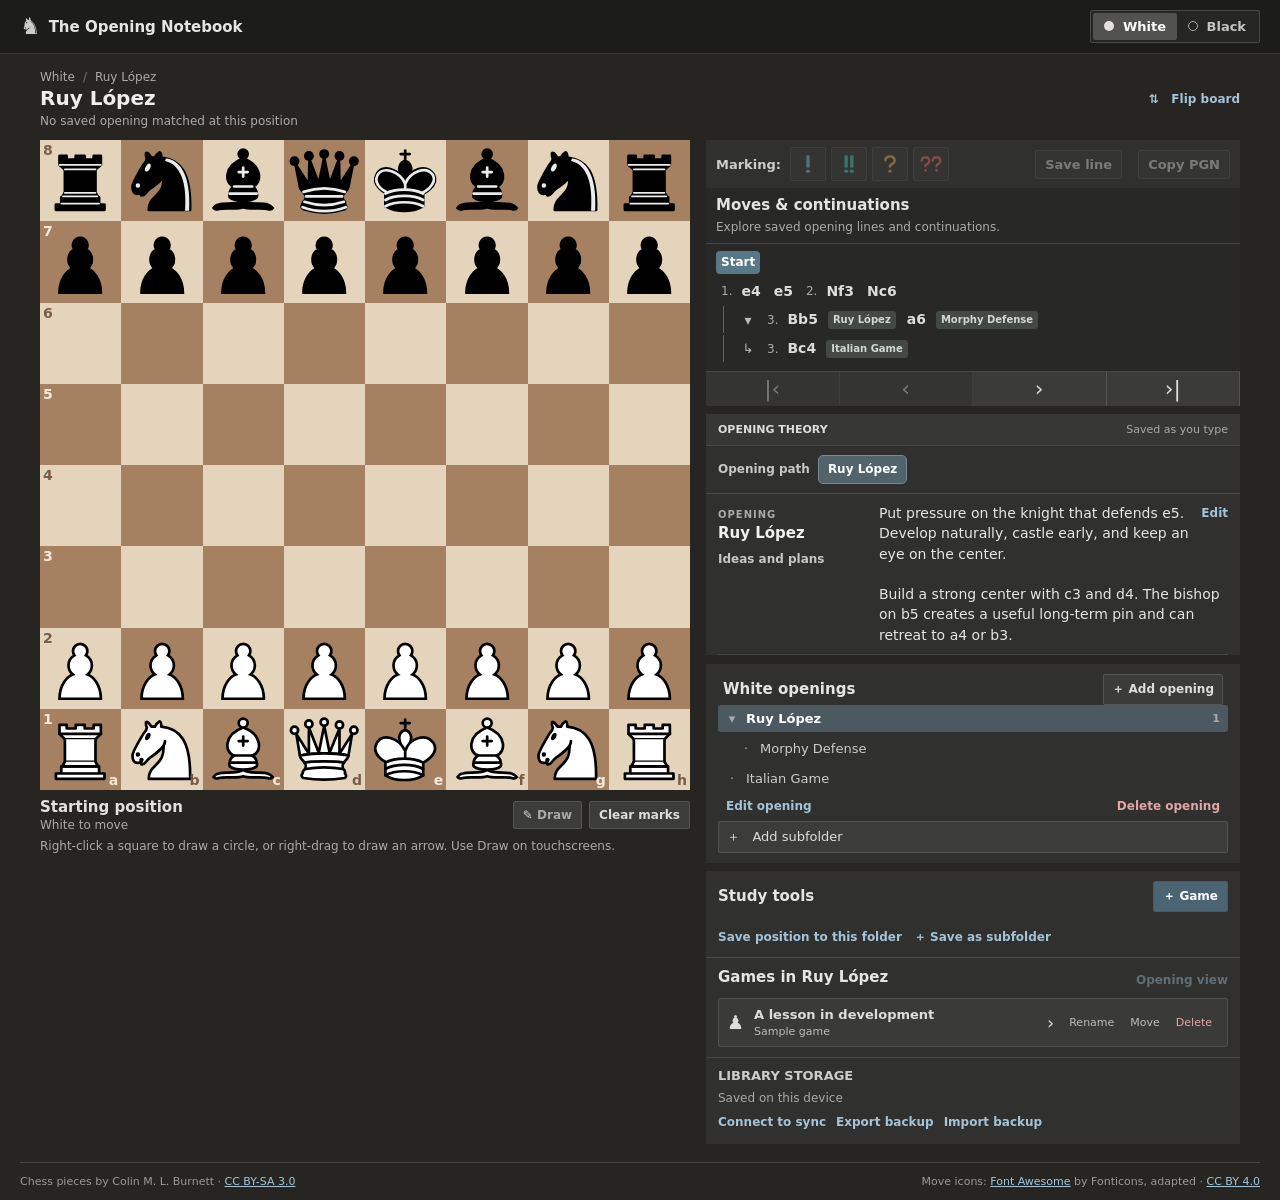
==== commit 79845e72: "Add private phone and PC synchronization" ====
--- a/index.html
+++ b/index.html
@@ -4,5 +4,5 @@
 <section class="study-main"><div class="study-heading"><div><div class="eyebrow">STUDY BOARD</div><div id="breadcrumbs" class="breadcrumbs"></div><h1 id="boardTitle"></h1><p id="openingStatus" class="opening-status"></p><div id="storageWarning" class="storage-warning" role="alert" hidden><span id="storageWarningText"></span> <button id="downloadOriginal" type="button" class="text-button" hidden>Download original library</button> <button id="downloadOriginalMarks" type="button" class="text-button" hidden>Download original markings</button></div></div><button id="flip" class="text-button" title="Flip board without changing repertoire">⇅ &nbsp; Flip board</button></div><div class="study-grid"><div class="board-column"><div id="boardResultTop" class="board-result-side" hidden></div><div class="board-wrap"><div id="board" class="board" aria-label="Chess board"></div></div><div id="boardResultBottom" class="board-result-side" hidden></div><div class="board-bottom"><div><strong id="positionLabel"></strong><span id="positionSub"></span></div><div class="board-actions"><button id="drawMode" class="tool-button" aria-pressed="false">✎ <span>Draw</span></button><button id="clearMarks" class="tool-button">Clear marks</button></div></div><p class="board-hint">Right-click a square to draw a circle, or right-drag to draw an arrow. Use Draw on touchscreens.</p></div>
 <section class="move-explorer" aria-label="Moves and variations"><div class="move-explorer-tools"><div id="moveSymbolControl" class="move-symbol-control" role="group" aria-label="Mark this move"><span>Marking:</span><button type="button" class="mark-symbol symbol-only" data-move-symbol="!" aria-label="Only move" title="Only move" aria-pressed="false" disabled><svg viewBox="0 0 512 512" aria-hidden="true"><!--! Font Awesome Free 6.7.2 by @fontawesome - https://fontawesome.com License - https://fontawesome.com/license/free (Icons: CC BY 4.0, Fonts: SIL OFL 1.1, Code: MIT License) Copyright 2024 Fonticons, Inc. --><path fill="currentColor" transform="translate(176 26) scale(1.25 0.9)" d="M96 64c0-17.7-14.3-32-32-32S32 46.3 32 64l0 256c0 17.7 14.3 32 32 32s32-14.3 32-32L96 64zM64 480a40 40 0 1 0 0-80 40 40 0 1 0 0 80z"/></svg></button><button type="button" class="mark-symbol symbol-brilliant" data-move-symbol="!!" aria-label="Brilliant move" title="Brilliant move" aria-pressed="false" disabled><svg viewBox="0 0 512 512" aria-hidden="true"><!--! Font Awesome Free 6.7.2 by @fontawesome - https://fontawesome.com License - https://fontawesome.com/license/free (Icons: CC BY 4.0, Fonts: SIL OFL 1.1, Code: MIT License) Copyright 2024 Fonticons, Inc. --><path fill="currentColor" transform="translate(110 26) scale(1.25 0.9)" d="M96 64c0-17.7-14.3-32-32-32S32 46.3 32 64l0 256c0 17.7 14.3 32 32 32s32-14.3 32-32L96 64zM64 480a40 40 0 1 0 0-80 40 40 0 1 0 0 80z"/><path fill="currentColor" transform="translate(242 26) scale(1.25 0.9)" d="M96 64c0-17.7-14.3-32-32-32S32 46.3 32 64l0 256c0 17.7 14.3 32 32 32s32-14.3 32-32L96 64zM64 480a40 40 0 1 0 0-80 40 40 0 1 0 0 80z"/></svg></button><button type="button" class="mark-symbol symbol-question" data-move-symbol="?" aria-label="Mistake" title="Mistake" aria-pressed="false" disabled><svg viewBox="0 0 512 512" aria-hidden="true"><!--! Font Awesome Free 6.7.2 by @fontawesome - https://fontawesome.com License - https://fontawesome.com/license/free (Icons: CC BY 4.0, Fonts: SIL OFL 1.1, Code: MIT License) Copyright 2024 Fonticons, Inc. --><path fill="currentColor" transform="translate(104 26) scale(0.95 0.9)" d="M80 160c0-35.3 28.7-64 64-64l32 0c35.3 0 64 28.7 64 64l0 3.6c0 21.8-11.1 42.1-29.4 53.8l-42.2 27.1c-25.2 16.2-40.4 44.1-40.4 74l0 1.4c0 17.7 14.3 32 32 32s32-14.3 32-32l0-1.4c0-8.2 4.2-15.8 11-20.2l42.2-27.1c36.6-23.6 58.8-64.1 58.8-107.7l0-3.6c0-70.7-57.3-128-128-128l-32 0C73.3 32 16 89.3 16 160c0 17.7 14.3 32 32 32s32-14.3 32-32zm80 320a40 40 0 1 0 0-80 40 40 0 1 0 0 80z"/></svg></button><button type="button" class="mark-symbol symbol-blunder" data-move-symbol="??" aria-label="Blunder" title="Blunder" aria-pressed="false" disabled><svg viewBox="0 0 512 512" aria-hidden="true"><!--! Font Awesome Free 6.7.2 by @fontawesome - https://fontawesome.com License - https://fontawesome.com/license/free (Icons: CC BY 4.0, Fonts: SIL OFL 1.1, Code: MIT License) Copyright 2024 Fonticons, Inc. --><path fill="currentColor" transform="translate(0 51.2) scale(0.8 0.8)" d="M80 160c0-35.3 28.7-64 64-64l32 0c35.3 0 64 28.7 64 64l0 3.6c0 21.8-11.1 42.1-29.4 53.8l-42.2 27.1c-25.2 16.2-40.4 44.1-40.4 74l0 1.4c0 17.7 14.3 32 32 32s32-14.3 32-32l0-1.4c0-8.2 4.2-15.8 11-20.2l42.2-27.1c36.6-23.6 58.8-64.1 58.8-107.7l0-3.6c0-70.7-57.3-128-128-128l-32 0C73.3 32 16 89.3 16 160c0 17.7 14.3 32 32 32s32-14.3 32-32zm80 320a40 40 0 1 0 0-80 40 40 0 1 0 0 80z"/><path fill="currentColor" transform="translate(256 51.2) scale(0.8 0.8)" d="M80 160c0-35.3 28.7-64 64-64l32 0c35.3 0 64 28.7 64 64l0 3.6c0 21.8-11.1 42.1-29.4 53.8l-42.2 27.1c-25.2 16.2-40.4 44.1-40.4 74l0 1.4c0 17.7 14.3 32 32 32s32-14.3 32-32l0-1.4c0-8.2 4.2-15.8 11-20.2l42.2-27.1c36.6-23.6 58.8-64.1 58.8-107.7l0-3.6c0-70.7-57.3-128-128-128l-32 0C73.3 32 16 89.3 16 160c0 17.7 14.3 32 32 32s32-14.3 32-32zm80 320a40 40 0 1 0 0-80 40 40 0 1 0 0 80z"/></svg></button></div><button type="button" id="saveOpeningLine" class="save-opening-line" title="Save this opening line without creating a folder">Save line</button><button type="button" id="copyPgn" class="copy-pgn" title="Copy moves through the current position" disabled>Copy PGN</button></div><div id="moveTree" class="move-tree"></div><div class="control-buttons"><button id="first" aria-label="First move">|‹</button><button id="prev" aria-label="Previous move">‹</button><button id="next" aria-label="Next move">›</button><button id="last" aria-label="Last move">›|</button></div><button id="returnGame" class="text-button return-game" hidden>Return to game</button></section><div id="studyNotes" class="study-notes"></div>
 <section class="library-area" aria-label="Library and games"><aside class="sidebar"><div class="sidebar-top"><div><div class="eyebrow">YOUR REPERTOIRE</div><h2 id="libraryTitle">White openings</h2></div><button id="addRoot" class="add-opening" title="Create a separate opening">＋ Add opening</button></div><p class="sidebar-description">Choose a line to explore its position.</p><div id="tree" class="tree"></div><div class="folder-actions"><button id="editFolder" class="edit-folder">Edit opening</button><button id="deleteFolder" class="edit-folder danger-link">Delete opening</button></div><button id="addChild" class="add-folder" title="Add a line that continues the selected opening">＋ &nbsp; Add subfolder</button><div class="sidebar-help">Folders follow the moves of their parent. Your White and Black repertoires are separate.</div></aside>
-<aside class="analysis-panel"><div class="panel-top"><div><div class="eyebrow">YOUR LIBRARY</div><strong>Study tools</strong></div><button id="addGame" class="small-button">＋ Game</button></div><div class="line-tools"><button id="saveLine" class="text-button">Save position to this folder</button><button id="addBranch" class="text-button">＋ Save as subfolder</button></div><div class="games-section"><div class="section-header"><div><div class="eyebrow">GAME JOURNAL</div><h3 id="gamesHeading">Games in this folder</h3></div><button id="openingView" class="text-button">Opening view</button></div><div id="games" class="game-list"></div></div><section class="sync-section"><div class="eyebrow">LIBRARY STORAGE</div><p id="syncStatus" class="sync-status">Saved on this device</p><div class="sync-actions"><button id="syncNow" class="text-button">Synchronize</button><button id="useCloud" class="text-button" hidden>Use cloud copy</button><button id="useLocal" class="text-button" hidden>Upload this device</button><button id="exportData" class="text-button">Export backup</button><button id="importData" class="text-button">Import backup</button><button id="restoreData" class="text-button" hidden>Restore previous copy</button><input id="importFile" type="file" accept="application/json,.json" hidden></div></section></aside></section></div><footer><span>Chess pieces by Colin M. L. Burnett · <a href="https://creativecommons.org/licenses/by-sa/3.0/" target="_blank" rel="noopener">CC BY-SA 3.0</a></span><span>Move icons: <a href="https://fontawesome.com/" target="_blank" rel="noopener">Font Awesome</a> by Fonticons, adapted · <a href="https://creativecommons.org/licenses/by/4.0/" target="_blank" rel="noopener">CC BY 4.0</a></span></footer></section></main>
-<dialog id="modal"><div class="modal-head"><div><div class="eyebrow">YOUR LIBRARY</div><h2 id="modalTitle"></h2></div><button id="closeModal" class="icon-button" aria-label="Close">×</button></div><form id="modalForm"></form></dialog><div id="toast" role="status"></div><script type="module" src="app.js?v=game-title-26"></script></body></html>
+<aside class="analysis-panel"><div class="panel-top"><div><div class="eyebrow">YOUR LIBRARY</div><strong>Study tools</strong></div><button id="addGame" class="small-button">＋ Game</button></div><div class="line-tools"><button id="saveLine" class="text-button">Save position to this folder</button><button id="addBranch" class="text-button">＋ Save as subfolder</button></div><div class="games-section"><div class="section-header"><div><div class="eyebrow">GAME JOURNAL</div><h3 id="gamesHeading">Games in this folder</h3></div><button id="openingView" class="text-button">Opening view</button></div><div id="games" class="game-list"></div></div><section class="sync-section"><div class="eyebrow">LIBRARY STORAGE</div><p id="syncStatus" class="sync-status">Saved on this device</p><div class="sync-actions"><button id="syncNow" class="text-button">Connect to sync</button><button id="syncSignOut" class="text-button" hidden>Sign out</button><button id="useCloud" class="text-button" hidden>Use cloud copy</button><button id="useLocal" class="text-button" hidden>Upload this device</button><button id="exportData" class="text-button">Export backup</button><button id="importData" class="text-button">Import backup</button><button id="restoreData" class="text-button" hidden>Restore previous copy</button><input id="importFile" type="file" accept="application/json,.json" hidden></div></section></aside></section></div><footer><span>Chess pieces by Colin M. L. Burnett · <a href="https://creativecommons.org/licenses/by-sa/3.0/" target="_blank" rel="noopener">CC BY-SA 3.0</a></span><span>Move icons: <a href="https://fontawesome.com/" target="_blank" rel="noopener">Font Awesome</a> by Fonticons, adapted · <a href="https://creativecommons.org/licenses/by/4.0/" target="_blank" rel="noopener">CC BY 4.0</a></span></footer></section></main>
+<dialog id="modal"><div class="modal-head"><div><div class="eyebrow">YOUR LIBRARY</div><h2 id="modalTitle"></h2></div><button id="closeModal" class="icon-button" aria-label="Close">×</button></div><form id="modalForm"></form></dialog><div id="toast" role="status"></div><script type="module" src="app.js?v=cloud-sync-27"></script></body></html>
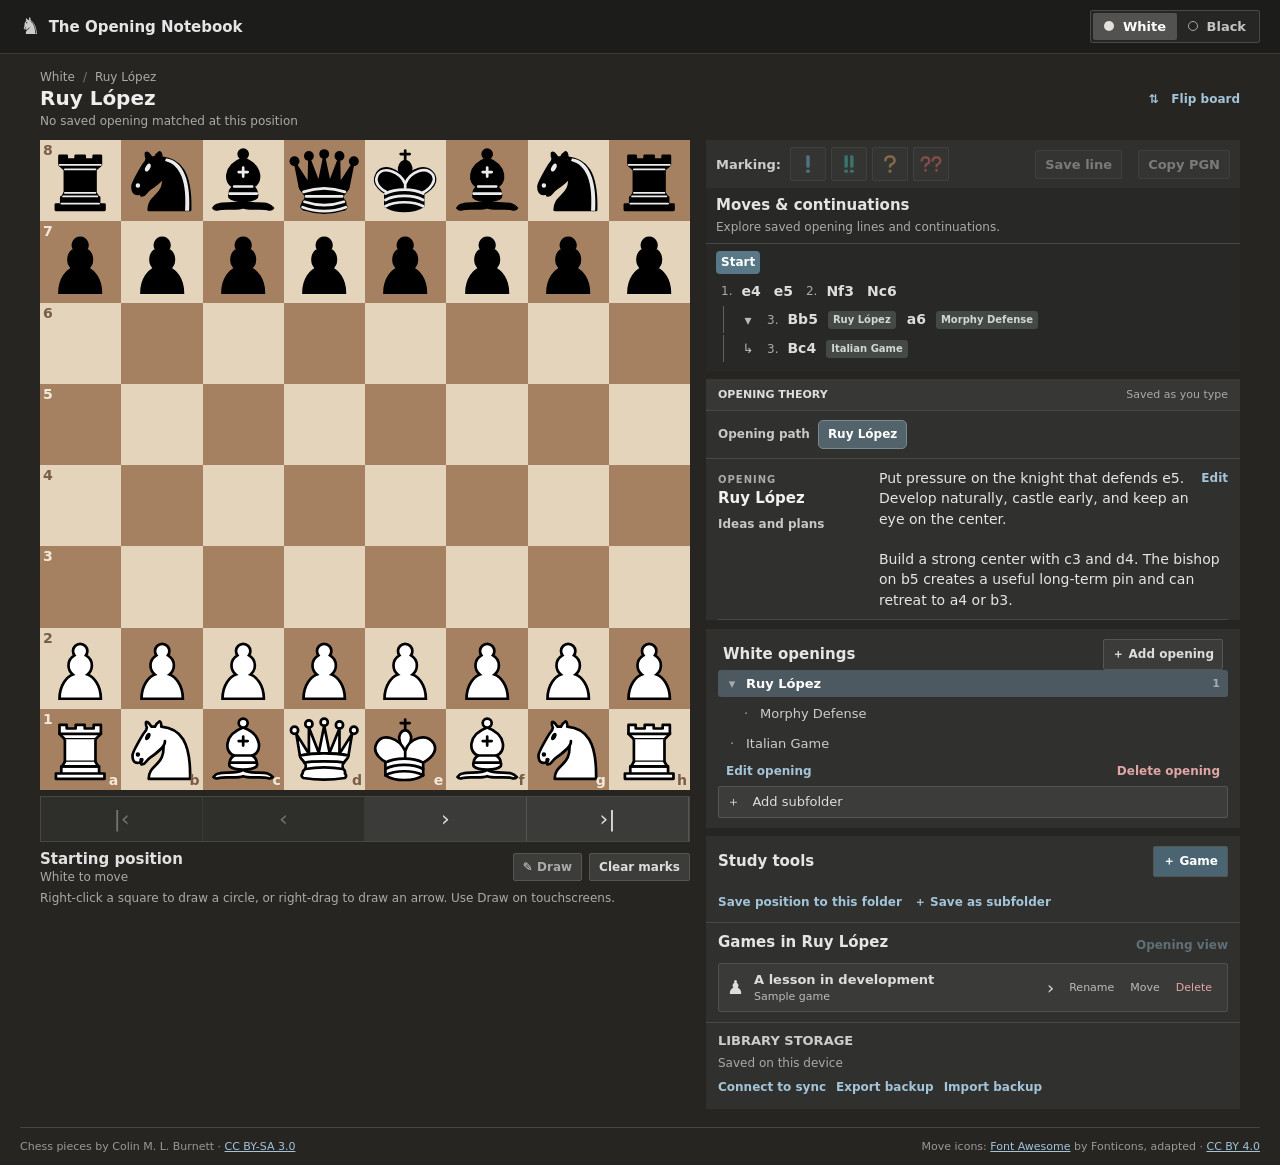
==== commit d3d9bf4b: "Place move navigation below the board" ====
--- a/index.html
+++ b/index.html
@@ -1,8 +1,8 @@
-<!doctype html><html lang="en"><head><meta charset="utf-8"><meta name="viewport" content="width=device-width, initial-scale=1"><meta name="theme-color" content="#252b29"><title>The Opening Notebook</title><link rel="stylesheet" href="style.css?v=pieces-5"><link rel="stylesheet" href="study-notes.css?v=notes-15"><link rel="stylesheet" href="move-tree-view.css?v=icons-17"><link rel="stylesheet" href="study-layout.css?v=marks-4"><link rel="stylesheet" href="interface.css?v=board-22"></head>
+<!doctype html><html lang="en"><head><meta charset="utf-8"><meta name="viewport" content="width=device-width, initial-scale=1"><meta name="theme-color" content="#252b29"><title>The Opening Notebook</title><link rel="stylesheet" href="style.css?v=pieces-5"><link rel="stylesheet" href="study-notes.css?v=notes-15"><link rel="stylesheet" href="move-tree-view.css?v=icons-17"><link rel="stylesheet" href="study-layout.css?v=marks-4"><link rel="stylesheet" href="interface.css?v=board-23"></head>
 <body><header class="site-header"><div class="brand"><span class="brand-mark">♞</span><div><strong>The Opening Notebook</strong><small>YOUR CHESS STUDY</small></div></div><div class="header-side"><span>REPERTOIRE</span><div class="side-toggle" aria-label="Choose repertoire"><button id="sideWhite" aria-pressed="true"><span class="side-disc white"></span> White</button><button id="sideBlack" aria-pressed="false"><span class="side-disc black"></span> Black</button></div></div></header>
 <main class="app-layout">
-<section class="study-main"><div class="study-heading"><div><div class="eyebrow">STUDY BOARD</div><div id="breadcrumbs" class="breadcrumbs"></div><h1 id="boardTitle"></h1><p id="openingStatus" class="opening-status"></p><div id="storageWarning" class="storage-warning" role="alert" hidden><span id="storageWarningText"></span> <button id="downloadOriginal" type="button" class="text-button" hidden>Download original library</button> <button id="downloadOriginalMarks" type="button" class="text-button" hidden>Download original markings</button></div></div><button id="flip" class="text-button" title="Flip board without changing repertoire">⇅ &nbsp; Flip board</button></div><div class="study-grid"><div class="board-column"><div id="boardResultTop" class="board-result-side" hidden></div><div class="board-wrap"><div id="board" class="board" aria-label="Chess board"></div></div><div id="boardResultBottom" class="board-result-side" hidden></div><div class="board-bottom"><div><strong id="positionLabel"></strong><span id="positionSub"></span></div><div class="board-actions"><button id="drawMode" class="tool-button" aria-pressed="false">✎ <span>Draw</span></button><button id="clearMarks" class="tool-button">Clear marks</button></div></div><p class="board-hint">Right-click a square to draw a circle, or right-drag to draw an arrow. Use Draw on touchscreens.</p></div>
-<section class="move-explorer" aria-label="Moves and variations"><div class="move-explorer-tools"><div id="moveSymbolControl" class="move-symbol-control" role="group" aria-label="Mark this move"><span>Marking:</span><button type="button" class="mark-symbol symbol-only" data-move-symbol="!" aria-label="Only move" title="Only move" aria-pressed="false" disabled><svg viewBox="0 0 512 512" aria-hidden="true"><!--! Font Awesome Free 6.7.2 by @fontawesome - https://fontawesome.com License - https://fontawesome.com/license/free (Icons: CC BY 4.0, Fonts: SIL OFL 1.1, Code: MIT License) Copyright 2024 Fonticons, Inc. --><path fill="currentColor" transform="translate(176 26) scale(1.25 0.9)" d="M96 64c0-17.7-14.3-32-32-32S32 46.3 32 64l0 256c0 17.7 14.3 32 32 32s32-14.3 32-32L96 64zM64 480a40 40 0 1 0 0-80 40 40 0 1 0 0 80z"/></svg></button><button type="button" class="mark-symbol symbol-brilliant" data-move-symbol="!!" aria-label="Brilliant move" title="Brilliant move" aria-pressed="false" disabled><svg viewBox="0 0 512 512" aria-hidden="true"><!--! Font Awesome Free 6.7.2 by @fontawesome - https://fontawesome.com License - https://fontawesome.com/license/free (Icons: CC BY 4.0, Fonts: SIL OFL 1.1, Code: MIT License) Copyright 2024 Fonticons, Inc. --><path fill="currentColor" transform="translate(110 26) scale(1.25 0.9)" d="M96 64c0-17.7-14.3-32-32-32S32 46.3 32 64l0 256c0 17.7 14.3 32 32 32s32-14.3 32-32L96 64zM64 480a40 40 0 1 0 0-80 40 40 0 1 0 0 80z"/><path fill="currentColor" transform="translate(242 26) scale(1.25 0.9)" d="M96 64c0-17.7-14.3-32-32-32S32 46.3 32 64l0 256c0 17.7 14.3 32 32 32s32-14.3 32-32L96 64zM64 480a40 40 0 1 0 0-80 40 40 0 1 0 0 80z"/></svg></button><button type="button" class="mark-symbol symbol-question" data-move-symbol="?" aria-label="Mistake" title="Mistake" aria-pressed="false" disabled><svg viewBox="0 0 512 512" aria-hidden="true"><!--! Font Awesome Free 6.7.2 by @fontawesome - https://fontawesome.com License - https://fontawesome.com/license/free (Icons: CC BY 4.0, Fonts: SIL OFL 1.1, Code: MIT License) Copyright 2024 Fonticons, Inc. --><path fill="currentColor" transform="translate(104 26) scale(0.95 0.9)" d="M80 160c0-35.3 28.7-64 64-64l32 0c35.3 0 64 28.7 64 64l0 3.6c0 21.8-11.1 42.1-29.4 53.8l-42.2 27.1c-25.2 16.2-40.4 44.1-40.4 74l0 1.4c0 17.7 14.3 32 32 32s32-14.3 32-32l0-1.4c0-8.2 4.2-15.8 11-20.2l42.2-27.1c36.6-23.6 58.8-64.1 58.8-107.7l0-3.6c0-70.7-57.3-128-128-128l-32 0C73.3 32 16 89.3 16 160c0 17.7 14.3 32 32 32s32-14.3 32-32zm80 320a40 40 0 1 0 0-80 40 40 0 1 0 0 80z"/></svg></button><button type="button" class="mark-symbol symbol-blunder" data-move-symbol="??" aria-label="Blunder" title="Blunder" aria-pressed="false" disabled><svg viewBox="0 0 512 512" aria-hidden="true"><!--! Font Awesome Free 6.7.2 by @fontawesome - https://fontawesome.com License - https://fontawesome.com/license/free (Icons: CC BY 4.0, Fonts: SIL OFL 1.1, Code: MIT License) Copyright 2024 Fonticons, Inc. --><path fill="currentColor" transform="translate(0 51.2) scale(0.8 0.8)" d="M80 160c0-35.3 28.7-64 64-64l32 0c35.3 0 64 28.7 64 64l0 3.6c0 21.8-11.1 42.1-29.4 53.8l-42.2 27.1c-25.2 16.2-40.4 44.1-40.4 74l0 1.4c0 17.7 14.3 32 32 32s32-14.3 32-32l0-1.4c0-8.2 4.2-15.8 11-20.2l42.2-27.1c36.6-23.6 58.8-64.1 58.8-107.7l0-3.6c0-70.7-57.3-128-128-128l-32 0C73.3 32 16 89.3 16 160c0 17.7 14.3 32 32 32s32-14.3 32-32zm80 320a40 40 0 1 0 0-80 40 40 0 1 0 0 80z"/><path fill="currentColor" transform="translate(256 51.2) scale(0.8 0.8)" d="M80 160c0-35.3 28.7-64 64-64l32 0c35.3 0 64 28.7 64 64l0 3.6c0 21.8-11.1 42.1-29.4 53.8l-42.2 27.1c-25.2 16.2-40.4 44.1-40.4 74l0 1.4c0 17.7 14.3 32 32 32s32-14.3 32-32l0-1.4c0-8.2 4.2-15.8 11-20.2l42.2-27.1c36.6-23.6 58.8-64.1 58.8-107.7l0-3.6c0-70.7-57.3-128-128-128l-32 0C73.3 32 16 89.3 16 160c0 17.7 14.3 32 32 32s32-14.3 32-32zm80 320a40 40 0 1 0 0-80 40 40 0 1 0 0 80z"/></svg></button></div><button type="button" id="saveOpeningLine" class="save-opening-line" title="Save this opening line without creating a folder">Save line</button><button type="button" id="copyPgn" class="copy-pgn" title="Copy moves through the current position" disabled>Copy PGN</button></div><div id="moveTree" class="move-tree"></div><div class="control-buttons"><button id="first" aria-label="First move">|‹</button><button id="prev" aria-label="Previous move">‹</button><button id="next" aria-label="Next move">›</button><button id="last" aria-label="Last move">›|</button></div><button id="returnGame" class="text-button return-game" hidden>Return to game</button></section><div id="studyNotes" class="study-notes"></div>
+<section class="study-main"><div class="study-heading"><div><div class="eyebrow">STUDY BOARD</div><div id="breadcrumbs" class="breadcrumbs"></div><h1 id="boardTitle"></h1><p id="openingStatus" class="opening-status"></p><div id="storageWarning" class="storage-warning" role="alert" hidden><span id="storageWarningText"></span> <button id="downloadOriginal" type="button" class="text-button" hidden>Download original library</button> <button id="downloadOriginalMarks" type="button" class="text-button" hidden>Download original markings</button></div></div><button id="flip" class="text-button" title="Flip board without changing repertoire">⇅ &nbsp; Flip board</button></div><div class="study-grid"><div class="board-column"><div id="boardResultTop" class="board-result-side" hidden></div><div class="board-wrap"><div id="board" class="board" aria-label="Chess board"></div></div><div id="boardResultBottom" class="board-result-side" hidden></div><div class="control-buttons" role="group" aria-label="Move navigation"><button id="first" aria-label="First move">|‹</button><button id="prev" aria-label="Previous move">‹</button><button id="next" aria-label="Next move">›</button><button id="last" aria-label="Last move">›|</button></div><div class="board-bottom"><div><strong id="positionLabel"></strong><span id="positionSub"></span></div><div class="board-actions"><button id="drawMode" class="tool-button" aria-pressed="false">✎ <span>Draw</span></button><button id="clearMarks" class="tool-button">Clear marks</button></div></div><p class="board-hint">Right-click a square to draw a circle, or right-drag to draw an arrow. Use Draw on touchscreens.</p></div>
+<section class="move-explorer" aria-label="Moves and variations"><div class="move-explorer-tools"><div id="moveSymbolControl" class="move-symbol-control" role="group" aria-label="Mark this move"><span>Marking:</span><button type="button" class="mark-symbol symbol-only" data-move-symbol="!" aria-label="Only move" title="Only move" aria-pressed="false" disabled><svg viewBox="0 0 512 512" aria-hidden="true"><!--! Font Awesome Free 6.7.2 by @fontawesome - https://fontawesome.com License - https://fontawesome.com/license/free (Icons: CC BY 4.0, Fonts: SIL OFL 1.1, Code: MIT License) Copyright 2024 Fonticons, Inc. --><path fill="currentColor" transform="translate(176 26) scale(1.25 0.9)" d="M96 64c0-17.7-14.3-32-32-32S32 46.3 32 64l0 256c0 17.7 14.3 32 32 32s32-14.3 32-32L96 64zM64 480a40 40 0 1 0 0-80 40 40 0 1 0 0 80z"/></svg></button><button type="button" class="mark-symbol symbol-brilliant" data-move-symbol="!!" aria-label="Brilliant move" title="Brilliant move" aria-pressed="false" disabled><svg viewBox="0 0 512 512" aria-hidden="true"><!--! Font Awesome Free 6.7.2 by @fontawesome - https://fontawesome.com License - https://fontawesome.com/license/free (Icons: CC BY 4.0, Fonts: SIL OFL 1.1, Code: MIT License) Copyright 2024 Fonticons, Inc. --><path fill="currentColor" transform="translate(110 26) scale(1.25 0.9)" d="M96 64c0-17.7-14.3-32-32-32S32 46.3 32 64l0 256c0 17.7 14.3 32 32 32s32-14.3 32-32L96 64zM64 480a40 40 0 1 0 0-80 40 40 0 1 0 0 80z"/><path fill="currentColor" transform="translate(242 26) scale(1.25 0.9)" d="M96 64c0-17.7-14.3-32-32-32S32 46.3 32 64l0 256c0 17.7 14.3 32 32 32s32-14.3 32-32L96 64zM64 480a40 40 0 1 0 0-80 40 40 0 1 0 0 80z"/></svg></button><button type="button" class="mark-symbol symbol-question" data-move-symbol="?" aria-label="Mistake" title="Mistake" aria-pressed="false" disabled><svg viewBox="0 0 512 512" aria-hidden="true"><!--! Font Awesome Free 6.7.2 by @fontawesome - https://fontawesome.com License - https://fontawesome.com/license/free (Icons: CC BY 4.0, Fonts: SIL OFL 1.1, Code: MIT License) Copyright 2024 Fonticons, Inc. --><path fill="currentColor" transform="translate(104 26) scale(0.95 0.9)" d="M80 160c0-35.3 28.7-64 64-64l32 0c35.3 0 64 28.7 64 64l0 3.6c0 21.8-11.1 42.1-29.4 53.8l-42.2 27.1c-25.2 16.2-40.4 44.1-40.4 74l0 1.4c0 17.7 14.3 32 32 32s32-14.3 32-32l0-1.4c0-8.2 4.2-15.8 11-20.2l42.2-27.1c36.6-23.6 58.8-64.1 58.8-107.7l0-3.6c0-70.7-57.3-128-128-128l-32 0C73.3 32 16 89.3 16 160c0 17.7 14.3 32 32 32s32-14.3 32-32zm80 320a40 40 0 1 0 0-80 40 40 0 1 0 0 80z"/></svg></button><button type="button" class="mark-symbol symbol-blunder" data-move-symbol="??" aria-label="Blunder" title="Blunder" aria-pressed="false" disabled><svg viewBox="0 0 512 512" aria-hidden="true"><!--! Font Awesome Free 6.7.2 by @fontawesome - https://fontawesome.com License - https://fontawesome.com/license/free (Icons: CC BY 4.0, Fonts: SIL OFL 1.1, Code: MIT License) Copyright 2024 Fonticons, Inc. --><path fill="currentColor" transform="translate(0 51.2) scale(0.8 0.8)" d="M80 160c0-35.3 28.7-64 64-64l32 0c35.3 0 64 28.7 64 64l0 3.6c0 21.8-11.1 42.1-29.4 53.8l-42.2 27.1c-25.2 16.2-40.4 44.1-40.4 74l0 1.4c0 17.7 14.3 32 32 32s32-14.3 32-32l0-1.4c0-8.2 4.2-15.8 11-20.2l42.2-27.1c36.6-23.6 58.8-64.1 58.8-107.7l0-3.6c0-70.7-57.3-128-128-128l-32 0C73.3 32 16 89.3 16 160c0 17.7 14.3 32 32 32s32-14.3 32-32zm80 320a40 40 0 1 0 0-80 40 40 0 1 0 0 80z"/><path fill="currentColor" transform="translate(256 51.2) scale(0.8 0.8)" d="M80 160c0-35.3 28.7-64 64-64l32 0c35.3 0 64 28.7 64 64l0 3.6c0 21.8-11.1 42.1-29.4 53.8l-42.2 27.1c-25.2 16.2-40.4 44.1-40.4 74l0 1.4c0 17.7 14.3 32 32 32s32-14.3 32-32l0-1.4c0-8.2 4.2-15.8 11-20.2l42.2-27.1c36.6-23.6 58.8-64.1 58.8-107.7l0-3.6c0-70.7-57.3-128-128-128l-32 0C73.3 32 16 89.3 16 160c0 17.7 14.3 32 32 32s32-14.3 32-32zm80 320a40 40 0 1 0 0-80 40 40 0 1 0 0 80z"/></svg></button></div><button type="button" id="saveOpeningLine" class="save-opening-line" title="Save this opening line without creating a folder">Save line</button><button type="button" id="copyPgn" class="copy-pgn" title="Copy moves through the current position" disabled>Copy PGN</button></div><div id="moveTree" class="move-tree"></div><button id="returnGame" class="text-button return-game" hidden>Return to game</button></section><div id="studyNotes" class="study-notes"></div>
 <section class="library-area" aria-label="Library and games"><aside class="sidebar"><div class="sidebar-top"><div><div class="eyebrow">YOUR REPERTOIRE</div><h2 id="libraryTitle">White openings</h2></div><button id="addRoot" class="add-opening" title="Create a separate opening">＋ Add opening</button></div><p class="sidebar-description">Choose a line to explore its position.</p><div id="tree" class="tree"></div><div class="folder-actions"><button id="editFolder" class="edit-folder">Edit opening</button><button id="deleteFolder" class="edit-folder danger-link">Delete opening</button></div><button id="addChild" class="add-folder" title="Add a line that continues the selected opening">＋ &nbsp; Add subfolder</button><div class="sidebar-help">Folders follow the moves of their parent. Your White and Black repertoires are separate.</div></aside>
 <aside class="analysis-panel"><div class="panel-top"><div><div class="eyebrow">YOUR LIBRARY</div><strong>Study tools</strong></div><button id="addGame" class="small-button">＋ Game</button></div><div class="line-tools"><button id="saveLine" class="text-button">Save position to this folder</button><button id="addBranch" class="text-button">＋ Save as subfolder</button></div><div class="games-section"><div class="section-header"><div><div class="eyebrow">GAME JOURNAL</div><h3 id="gamesHeading">Games in this folder</h3></div><button id="openingView" class="text-button">Opening view</button></div><div id="games" class="game-list"></div></div><section class="sync-section"><div class="eyebrow">LIBRARY STORAGE</div><p id="syncStatus" class="sync-status">Saved on this device</p><div class="sync-actions"><button id="syncNow" class="text-button">Connect to sync</button><button id="syncSignOut" class="text-button" hidden>Sign out</button><button id="useCloud" class="text-button" hidden>Use cloud copy</button><button id="useLocal" class="text-button" hidden>Upload this device</button><button id="exportData" class="text-button">Export backup</button><button id="importData" class="text-button">Import backup</button><button id="restoreData" class="text-button" hidden>Restore previous copy</button><input id="importFile" type="file" accept="application/json,.json" hidden></div></section></aside></section></div><footer><span>Chess pieces by Colin M. L. Burnett · <a href="https://creativecommons.org/licenses/by-sa/3.0/" target="_blank" rel="noopener">CC BY-SA 3.0</a></span><span>Move icons: <a href="https://fontawesome.com/" target="_blank" rel="noopener">Font Awesome</a> by Fonticons, adapted · <a href="https://creativecommons.org/licenses/by/4.0/" target="_blank" rel="noopener">CC BY 4.0</a></span></footer></section></main>
 <dialog id="modal"><div class="modal-head"><div><div class="eyebrow">YOUR LIBRARY</div><h2 id="modalTitle"></h2></div><button id="closeModal" class="icon-button" aria-label="Close">×</button></div><form id="modalForm"></form></dialog><div id="toast" role="status"></div><script type="module" src="app.js?v=cloud-sync-27"></script></body></html>
--- a/interface.css
+++ b/interface.css
@@ -18,7 +18,7 @@
 .panel-top{padding:10px 12px 6px}.line-tools{padding:6px 12px;gap:12px;border-color:#484846}.games-section,.sync-section{padding:10px 12px;border-color:#484846}.section-header{margin-bottom:6px}.sync-section .eyebrow{display:block;color:#ccc;font-size:13px;letter-spacing:0}.sync-status,.empty-tree,.empty-state{color:#aaa}.sync-actions{margin-top:3px;gap:10px}
 .game-entry,.game-item{background:#3a3a38;border-color:#50504e;color:#ddd;border-radius:2px}.game-entry.active,.game-item.active{background:#4b555a;border-color:#71828a}.game-entry .game-item{background:transparent}.game-item small,.game-action{color:#bbb}
 .move-symbol-control{padding:7px 10px;color:#ccc;font-size:13px}.move-symbol-control select{padding:4px 6px}.move-tree{background:#282826;color:#ddd}.move-tree-heading{padding:8px 10px;border-color:#474745}.move-tree-heading h2{font:600 15px/1.3 system-ui,sans-serif;color:#e3e3e3;margin:0}.move-tree-heading p{color:#aaa;margin-top:3px;line-height:1.35}.move-tree-heading .move-tree-overline{display:none}.move-tree-legend,.move-tree-overline,.move-tree-number,.move-tree-start,.move-tree-empty{color:#aaa}.move-tree-content{padding:7px 10px}.move-tree-move{color:#ddd}.move-tree-move:hover{background:#454543}.move-tree-move.is-current{background:#597887;color:#fff}.move-tree-line.is-variation{border-color:#626260}.move-tree-folder{background:#444946;color:#d0d8d2}.move-tree-disclosure,.move-tree-branch-mark{color:#bbb}
-.move-explorer .control-buttons{border-color:#474745}.control-buttons button{background:#3b3b39;border-color:#555553;color:#ddd}.control-buttons button:hover:not(:disabled){background:#50504e}
+.board-column .control-buttons{border:1px solid #474745;margin-top:6px}.board-column .control-buttons button{min-height:44px}.control-buttons button{background:#3b3b39;border-color:#555553;color:#ddd}.control-buttons button:hover:not(:disabled){background:#50504e}
 .study-notes-bar{background:#373735;border-color:#484846;color:#ddd;letter-spacing:0}.study-autosave,.study-empty,.study-level,.study-card-current{color:#aaa}.study-path-area,.study-opening-card,.study-blunders-header,.study-game-card .study-note-section+.study-note-section{border-color:#484846}.study-field-label{color:#c7c7c7}.study-path-toggle{background:#3b3b39;border-color:#555553;color:#ccc}.study-path-toggle.is-on{background:#52636b;border-color:#778a93;color:#fff}.study-card-heading h3,.study-note-text{color:#e5e5e5}.study-note-text.is-empty{color:#aaa}.study-notes textarea.study-editor,dialog input,dialog textarea,dialog select{background:#242423;border-color:#666;color:#eee}.study-game-card .study-card-current{display:none}
 .study-blunder{background:#3b3030;border-color:#765858;border-left-color:#c57c7c}.study-add-warning{background:#443636;border-color:#805d5d;color:#ecc3c3}.study-blunders-header h4,.study-blunder-badge,.study-blunder-move,.danger-link,.game-action.danger{color:#e0a6a6}
 dialog{background:#30302e;border-color:#666;color:#eee}.modal-head h2{font:600 20px system-ui,sans-serif}.button.secondary{background:transparent}.storage-warning{background:#47332e;border-color:#936e5e;color:#ffe1d3}
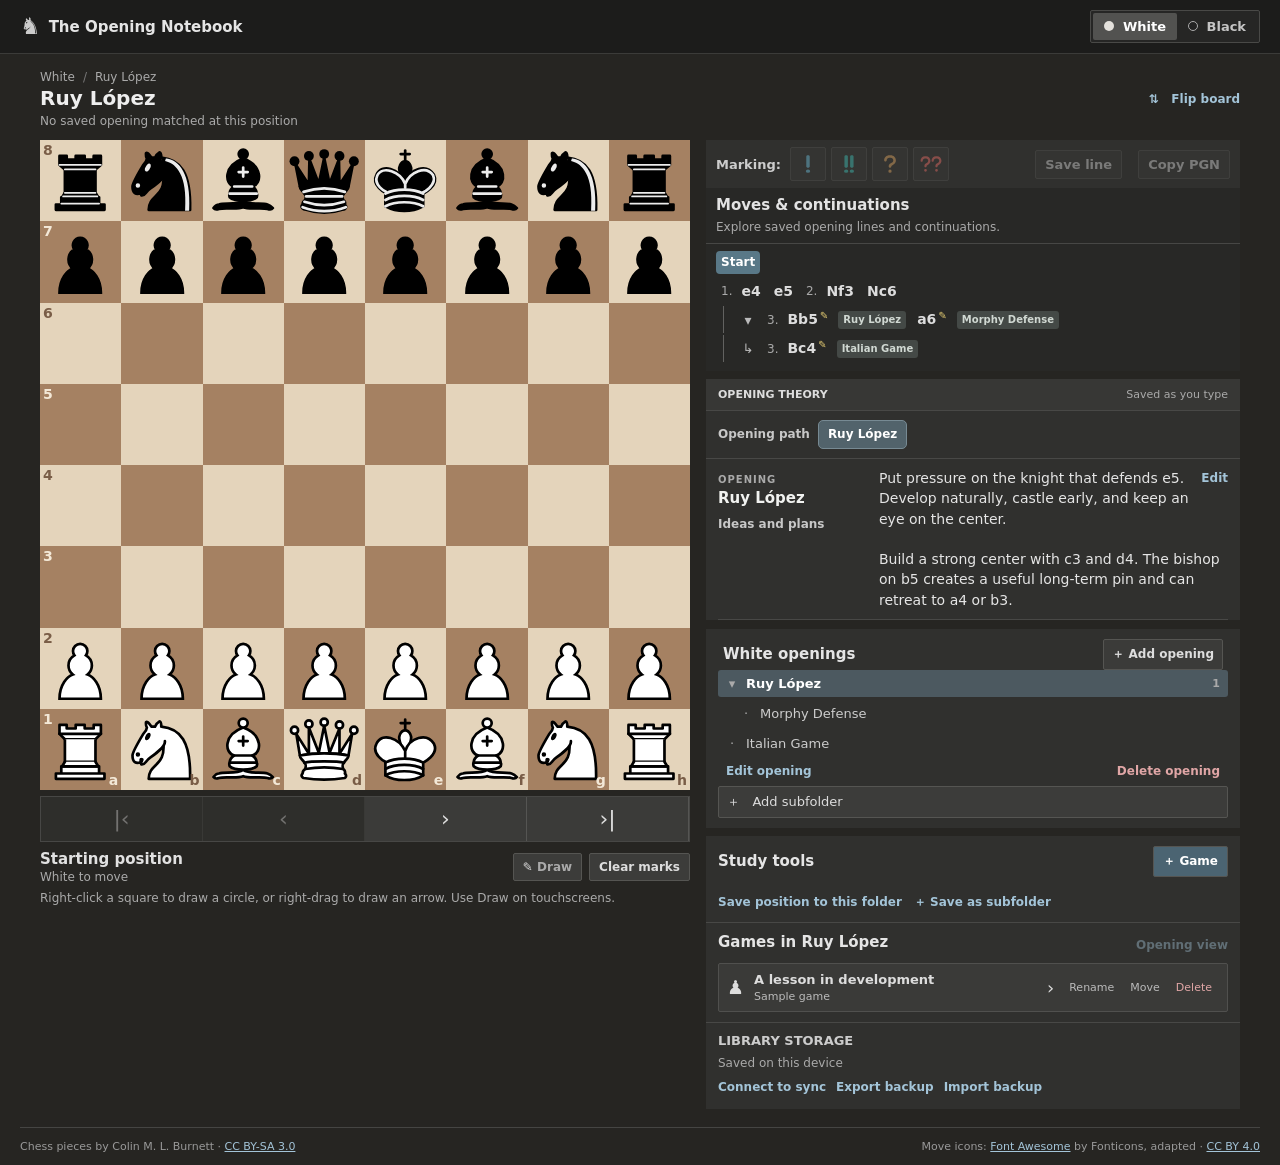
==== commit eab7aaf3: "Show branch and note hints Co-authored-by: Copilot <223556219+Copilot@users.noreply.github.com>" ====
--- a/index.html
+++ b/index.html
@@ -1,8 +1,8 @@
-<!doctype html><html lang="en"><head><meta charset="utf-8"><meta name="viewport" content="width=device-width, initial-scale=1"><meta name="theme-color" content="#252b29"><title>The Opening Notebook</title><link rel="stylesheet" href="style.css?v=pieces-5"><link rel="stylesheet" href="study-notes.css?v=notes-15"><link rel="stylesheet" href="move-tree-view.css?v=icons-17"><link rel="stylesheet" href="study-layout.css?v=marks-4"><link rel="stylesheet" href="interface.css?v=board-23"></head>
+<!doctype html><html lang="en"><head><meta charset="utf-8"><meta name="viewport" content="width=device-width, initial-scale=1"><meta name="theme-color" content="#252b29"><title>The Opening Notebook</title><link rel="stylesheet" href="style.css?v=pieces-5"><link rel="stylesheet" href="study-notes.css?v=notes-15"><link rel="stylesheet" href="move-tree-view.css?v=note-markers-22"><link rel="stylesheet" href="study-layout.css?v=marks-4"><link rel="stylesheet" href="interface.css?v=branch-hints-24"></head>
 <body><header class="site-header"><div class="brand"><span class="brand-mark">♞</span><div><strong>The Opening Notebook</strong><small>YOUR CHESS STUDY</small></div></div><div class="header-side"><span>REPERTOIRE</span><div class="side-toggle" aria-label="Choose repertoire"><button id="sideWhite" aria-pressed="true"><span class="side-disc white"></span> White</button><button id="sideBlack" aria-pressed="false"><span class="side-disc black"></span> Black</button></div></div></header>
 <main class="app-layout">
 <section class="study-main"><div class="study-heading"><div><div class="eyebrow">STUDY BOARD</div><div id="breadcrumbs" class="breadcrumbs"></div><h1 id="boardTitle"></h1><p id="openingStatus" class="opening-status"></p><div id="storageWarning" class="storage-warning" role="alert" hidden><span id="storageWarningText"></span> <button id="downloadOriginal" type="button" class="text-button" hidden>Download original library</button> <button id="downloadOriginalMarks" type="button" class="text-button" hidden>Download original markings</button></div></div><button id="flip" class="text-button" title="Flip board without changing repertoire">⇅ &nbsp; Flip board</button></div><div class="study-grid"><div class="board-column"><div id="boardResultTop" class="board-result-side" hidden></div><div class="board-wrap"><div id="board" class="board" aria-label="Chess board"></div></div><div id="boardResultBottom" class="board-result-side" hidden></div><div class="control-buttons" role="group" aria-label="Move navigation"><button id="first" aria-label="First move">|‹</button><button id="prev" aria-label="Previous move">‹</button><button id="next" aria-label="Next move">›</button><button id="last" aria-label="Last move">›|</button></div><div class="board-bottom"><div><strong id="positionLabel"></strong><span id="positionSub"></span></div><div class="board-actions"><button id="drawMode" class="tool-button" aria-pressed="false">✎ <span>Draw</span></button><button id="clearMarks" class="tool-button">Clear marks</button></div></div><p class="board-hint">Right-click a square to draw a circle, or right-drag to draw an arrow. Use Draw on touchscreens.</p></div>
 <section class="move-explorer" aria-label="Moves and variations"><div class="move-explorer-tools"><div id="moveSymbolControl" class="move-symbol-control" role="group" aria-label="Mark this move"><span>Marking:</span><button type="button" class="mark-symbol symbol-only" data-move-symbol="!" aria-label="Only move" title="Only move" aria-pressed="false" disabled><svg viewBox="0 0 512 512" aria-hidden="true"><!--! Font Awesome Free 6.7.2 by @fontawesome - https://fontawesome.com License - https://fontawesome.com/license/free (Icons: CC BY 4.0, Fonts: SIL OFL 1.1, Code: MIT License) Copyright 2024 Fonticons, Inc. --><path fill="currentColor" transform="translate(176 26) scale(1.25 0.9)" d="M96 64c0-17.7-14.3-32-32-32S32 46.3 32 64l0 256c0 17.7 14.3 32 32 32s32-14.3 32-32L96 64zM64 480a40 40 0 1 0 0-80 40 40 0 1 0 0 80z"/></svg></button><button type="button" class="mark-symbol symbol-brilliant" data-move-symbol="!!" aria-label="Brilliant move" title="Brilliant move" aria-pressed="false" disabled><svg viewBox="0 0 512 512" aria-hidden="true"><!--! Font Awesome Free 6.7.2 by @fontawesome - https://fontawesome.com License - https://fontawesome.com/license/free (Icons: CC BY 4.0, Fonts: SIL OFL 1.1, Code: MIT License) Copyright 2024 Fonticons, Inc. --><path fill="currentColor" transform="translate(110 26) scale(1.25 0.9)" d="M96 64c0-17.7-14.3-32-32-32S32 46.3 32 64l0 256c0 17.7 14.3 32 32 32s32-14.3 32-32L96 64zM64 480a40 40 0 1 0 0-80 40 40 0 1 0 0 80z"/><path fill="currentColor" transform="translate(242 26) scale(1.25 0.9)" d="M96 64c0-17.7-14.3-32-32-32S32 46.3 32 64l0 256c0 17.7 14.3 32 32 32s32-14.3 32-32L96 64zM64 480a40 40 0 1 0 0-80 40 40 0 1 0 0 80z"/></svg></button><button type="button" class="mark-symbol symbol-question" data-move-symbol="?" aria-label="Mistake" title="Mistake" aria-pressed="false" disabled><svg viewBox="0 0 512 512" aria-hidden="true"><!--! Font Awesome Free 6.7.2 by @fontawesome - https://fontawesome.com License - https://fontawesome.com/license/free (Icons: CC BY 4.0, Fonts: SIL OFL 1.1, Code: MIT License) Copyright 2024 Fonticons, Inc. --><path fill="currentColor" transform="translate(104 26) scale(0.95 0.9)" d="M80 160c0-35.3 28.7-64 64-64l32 0c35.3 0 64 28.7 64 64l0 3.6c0 21.8-11.1 42.1-29.4 53.8l-42.2 27.1c-25.2 16.2-40.4 44.1-40.4 74l0 1.4c0 17.7 14.3 32 32 32s32-14.3 32-32l0-1.4c0-8.2 4.2-15.8 11-20.2l42.2-27.1c36.6-23.6 58.8-64.1 58.8-107.7l0-3.6c0-70.7-57.3-128-128-128l-32 0C73.3 32 16 89.3 16 160c0 17.7 14.3 32 32 32s32-14.3 32-32zm80 320a40 40 0 1 0 0-80 40 40 0 1 0 0 80z"/></svg></button><button type="button" class="mark-symbol symbol-blunder" data-move-symbol="??" aria-label="Blunder" title="Blunder" aria-pressed="false" disabled><svg viewBox="0 0 512 512" aria-hidden="true"><!--! Font Awesome Free 6.7.2 by @fontawesome - https://fontawesome.com License - https://fontawesome.com/license/free (Icons: CC BY 4.0, Fonts: SIL OFL 1.1, Code: MIT License) Copyright 2024 Fonticons, Inc. --><path fill="currentColor" transform="translate(0 51.2) scale(0.8 0.8)" d="M80 160c0-35.3 28.7-64 64-64l32 0c35.3 0 64 28.7 64 64l0 3.6c0 21.8-11.1 42.1-29.4 53.8l-42.2 27.1c-25.2 16.2-40.4 44.1-40.4 74l0 1.4c0 17.7 14.3 32 32 32s32-14.3 32-32l0-1.4c0-8.2 4.2-15.8 11-20.2l42.2-27.1c36.6-23.6 58.8-64.1 58.8-107.7l0-3.6c0-70.7-57.3-128-128-128l-32 0C73.3 32 16 89.3 16 160c0 17.7 14.3 32 32 32s32-14.3 32-32zm80 320a40 40 0 1 0 0-80 40 40 0 1 0 0 80z"/><path fill="currentColor" transform="translate(256 51.2) scale(0.8 0.8)" d="M80 160c0-35.3 28.7-64 64-64l32 0c35.3 0 64 28.7 64 64l0 3.6c0 21.8-11.1 42.1-29.4 53.8l-42.2 27.1c-25.2 16.2-40.4 44.1-40.4 74l0 1.4c0 17.7 14.3 32 32 32s32-14.3 32-32l0-1.4c0-8.2 4.2-15.8 11-20.2l42.2-27.1c36.6-23.6 58.8-64.1 58.8-107.7l0-3.6c0-70.7-57.3-128-128-128l-32 0C73.3 32 16 89.3 16 160c0 17.7 14.3 32 32 32s32-14.3 32-32zm80 320a40 40 0 1 0 0-80 40 40 0 1 0 0 80z"/></svg></button></div><button type="button" id="saveOpeningLine" class="save-opening-line" title="Save this opening line without creating a folder">Save line</button><button type="button" id="copyPgn" class="copy-pgn" title="Copy moves through the current position" disabled>Copy PGN</button></div><div id="moveTree" class="move-tree"></div><button id="returnGame" class="text-button return-game" hidden>Return to game</button></section><div id="studyNotes" class="study-notes"></div>
 <section class="library-area" aria-label="Library and games"><aside class="sidebar"><div class="sidebar-top"><div><div class="eyebrow">YOUR REPERTOIRE</div><h2 id="libraryTitle">White openings</h2></div><button id="addRoot" class="add-opening" title="Create a separate opening">＋ Add opening</button></div><p class="sidebar-description">Choose a line to explore its position.</p><div id="tree" class="tree"></div><div class="folder-actions"><button id="editFolder" class="edit-folder">Edit opening</button><button id="deleteFolder" class="edit-folder danger-link">Delete opening</button></div><button id="addChild" class="add-folder" title="Add a line that continues the selected opening">＋ &nbsp; Add subfolder</button><div class="sidebar-help">Folders follow the moves of their parent. Your White and Black repertoires are separate.</div></aside>
 <aside class="analysis-panel"><div class="panel-top"><div><div class="eyebrow">YOUR LIBRARY</div><strong>Study tools</strong></div><button id="addGame" class="small-button">＋ Game</button></div><div class="line-tools"><button id="saveLine" class="text-button">Save position to this folder</button><button id="addBranch" class="text-button">＋ Save as subfolder</button></div><div class="games-section"><div class="section-header"><div><div class="eyebrow">GAME JOURNAL</div><h3 id="gamesHeading">Games in this folder</h3></div><button id="openingView" class="text-button">Opening view</button></div><div id="games" class="game-list"></div></div><section class="sync-section"><div class="eyebrow">LIBRARY STORAGE</div><p id="syncStatus" class="sync-status">Saved on this device</p><div class="sync-actions"><button id="syncNow" class="text-button">Connect to sync</button><button id="syncSignOut" class="text-button" hidden>Sign out</button><button id="useCloud" class="text-button" hidden>Use cloud copy</button><button id="useLocal" class="text-button" hidden>Upload this device</button><button id="exportData" class="text-button">Export backup</button><button id="importData" class="text-button">Import backup</button><button id="restoreData" class="text-button" hidden>Restore previous copy</button><input id="importFile" type="file" accept="application/json,.json" hidden></div></section></aside></section></div><footer><span>Chess pieces by Colin M. L. Burnett · <a href="https://creativecommons.org/licenses/by-sa/3.0/" target="_blank" rel="noopener">CC BY-SA 3.0</a></span><span>Move icons: <a href="https://fontawesome.com/" target="_blank" rel="noopener">Font Awesome</a> by Fonticons, adapted · <a href="https://creativecommons.org/licenses/by/4.0/" target="_blank" rel="noopener">CC BY 4.0</a></span></footer></section></main>
-<dialog id="modal"><div class="modal-head"><div><div class="eyebrow">YOUR LIBRARY</div><h2 id="modalTitle"></h2></div><button id="closeModal" class="icon-button" aria-label="Close">×</button></div><form id="modalForm"></form></dialog><div id="toast" role="status"></div><script type="module" src="app.js?v=cloud-sync-27"></script></body></html>
+<dialog id="modal"><div class="modal-head"><div><div class="eyebrow">YOUR LIBRARY</div><h2 id="modalTitle"></h2></div><button id="closeModal" class="icon-button" aria-label="Close">×</button></div><form id="modalForm"></form></dialog><div id="toast" role="status"></div><script type="module" src="app.js?v=position-notes-29"></script></body></html>
--- a/move-tree-view.css
+++ b/move-tree-view.css
@@ -21,6 +21,7 @@
 .move-tree-move.is-analysis{opacity:.48}
 
 .move-tree-symbol{font-weight:800;margin-left:3px}.move-tree-symbol.symbol-question{color:#f4b56b}.move-tree-symbol.symbol-only{color:#76cfee}.move-tree-symbol.symbol-brilliant{color:#45d0c6}.move-tree-symbol.symbol-blunder{color:#ff7770}
+.move-tree-note-indicator{color:#e7ce73;font-size:.72em;line-height:1;margin-left:2px;vertical-align:super}
 /* The badge sits above the drawing overlay and never intercepts board input. */
 .board-move-symbol{position:absolute;z-index:6;transform:translate(-70%,-25%);display:grid;place-items:center;width:clamp(24px,3.4vw,34px);height:clamp(24px,3.4vw,34px);padding:0;border-radius:50%;font:700 clamp(14px,1.8vw,18px)/1 system-ui,sans-serif;color:#182022;border:0;box-shadow:0 1px 3px #0008;pointer-events:none}
 .board-move-symbol[data-edge-right="true"]{transform:translate(-100%,-25%)}
--- a/interface.css
+++ b/interface.css
@@ -55,3 +55,4 @@
 /* Empty destinations use dots; captures use a ring around the target. */
 .square.legal:not(.legal-capture)::after{width:25%;height:25%;border:0;border-radius:50%;background:#25252555}
 .square.legal.legal-capture::after{width:100%;height:100%;border:clamp(4px,.7vw,8px) solid #25252555;border-radius:50%;background:transparent}
+.branch-hints path{fill:#4dad73;opacity:.82}
